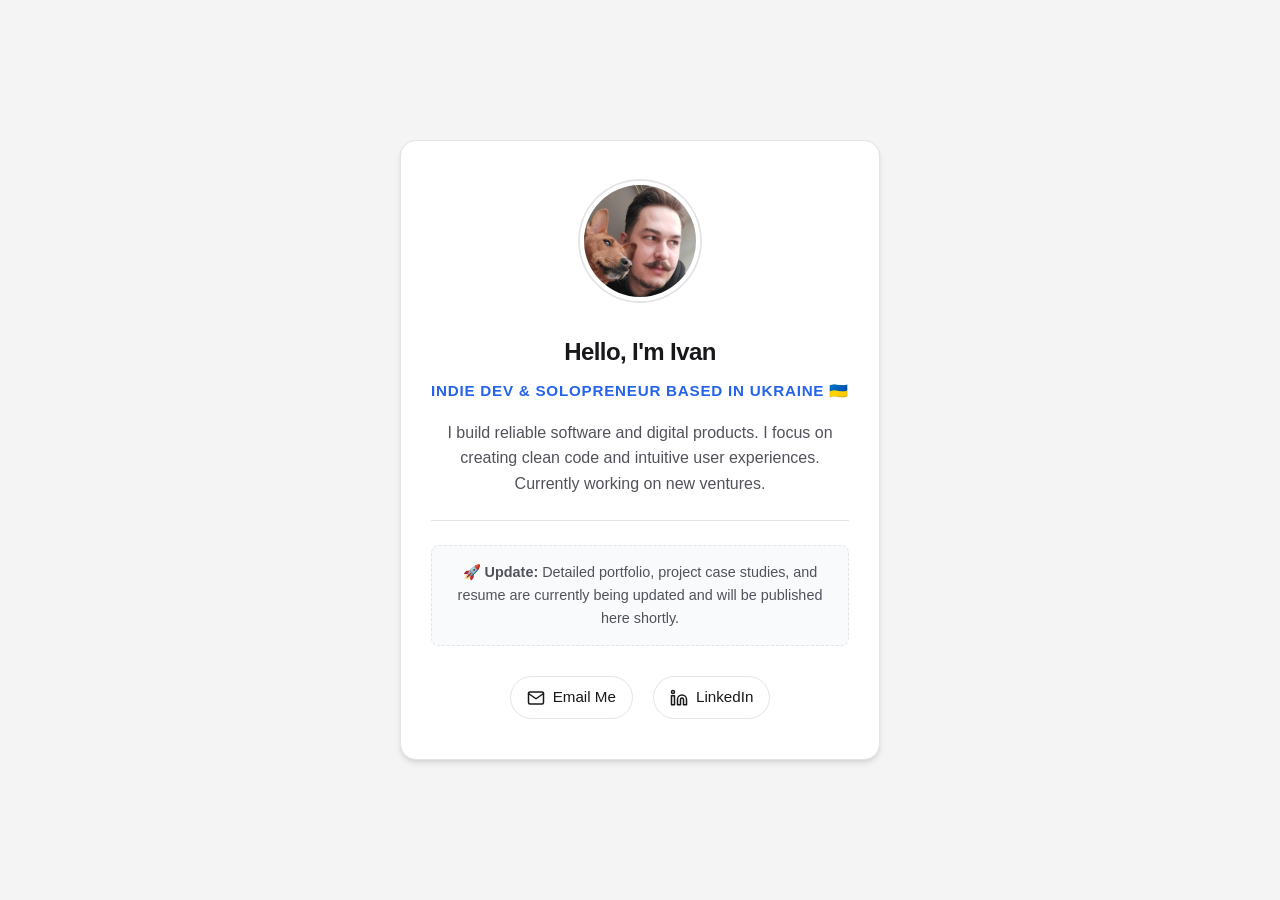
==== src/index.html @ e7c59125 "initial page" ====
<!DOCTYPE html>
<html lang="en">
<head>
    <meta charset="UTF-8">
    <meta name="viewport" content="width=device-width, initial-scale=1.0">
    <title>Developer & Solopreneur | Personal Profile</title>
    <meta name="description" content="Personal landing page of a Full-Stack Developer and Indie Hacker from Ukraine.">
    <link rel="stylesheet" href="styles.css">
</head>
<body>

    <main class="container">
        <section class="profile-card">
            <div class="avatar-wrapper">
                <img src="assets/avatar-dog.jpg" alt="Profile Photo" class="avatar">
            </div>
            
            <div class="bio">
                <h1>Hello, I'm Ivan</h1>
                <p class="subtitle">Indie Dev & Solopreneur based in Ukraine 🇺🇦</p>
                
                <p class="description">
                    I build reliable software and digital products. I focus on creating clean code and intuitive user experiences. Currently working on new ventures.
                </p>
            </div>

            <hr class="divider">

            <div class="status-update">
                <p>🚀 <strong>Update:</strong> Detailed portfolio, project case studies, and resume are currently being updated and will be published here shortly.</p>
            </div>

            <footer class="footer">
                <a href="mailto:iwantegren@gmail.com" class="contact-link">
                    <svg width="18" height="18" viewBox="0 0 24 24" fill="none" stroke="currentColor" stroke-width="2" stroke-linecap="round" stroke-linejoin="round"><path d="M4 4h16c1.1 0 2 .9 2 2v12c0 1.1-.9 2-2 2H4c-1.1 0-2-.9-2-2V6c0-1.1.9-2 2-2z"></path><polyline points="22,6 12,13 2,6"></polyline></svg>
                    Email Me
                </a>
                <a href="https://www.linkedin.com/in/ivanbilan/" target="_blank" class="contact-link">
                    <svg width="18" height="18" viewBox="0 0 24 24" fill="none" stroke="currentColor" stroke-width="2" stroke-linecap="round" stroke-linejoin="round"><path d="M16 8a6 6 0 0 1 6 6v7h-4v-7a2 2 0 0 0-2-2 2 2 0 0 0-2 2v7h-4v-7a6 6 0 0 1 6-6z"></path><rect x="2" y="9" width="4" height="12"></rect><circle cx="4" cy="4" r="2"></circle></svg>
                    LinkedIn
                </a>
            </footer>
        </section>
    </main>

</body>
</html>
---- src/styles.css ----
/* --- Reset & Variables --- */
:root {
    --bg-color: #f4f4f5;       /* Light grey background for the page */
    --card-bg: #ffffff;        /* White background for the content card */
    --text-main: #18181b;      /* Almost black for headings */
    --text-muted: #52525b;     /* Dark grey for body text */
    --accent-color: #2563eb;   /* Professional Blue for links/borders */
    --border-color: #e4e4e7;   /* Subtle borders */
    --shadow: 0 4px 6px -1px rgba(0, 0, 0, 0.1), 0 2px 4px -1px rgba(0, 0, 0, 0.06);
}

* {
    box-sizing: border-box;
    margin: 0;
    padding: 0;
}

body {
    font-family: -apple-system, BlinkMacSystemFont, "Segoe UI", Roboto, Helvetica, Arial, sans-serif;
    background-color: var(--bg-color);
    color: var(--text-main);
    line-height: 1.6;
    display: flex;
    justify-content: center;
    align-items: center;
    min-height: 100vh;
    padding: 20px;
}

/* --- Layout Container --- */
.container {
    width: 100%;
    max-width: 480px; /* Limits width to keep it looking like a profile card */
}

.profile-card {
    background: var(--card-bg);
    padding: 40px 30px;
    border-radius: 16px;
    box-shadow: var(--shadow);
    text-align: center;
    border: 1px solid var(--border-color);
}

/* --- Avatar --- */
.avatar-wrapper {
    margin-bottom: 24px;
}

.avatar {
    width: 120px;
    height: 120px;
    border-radius: 50%;
    object-fit: cover;
    /* Double border effect for credibility */
    border: 4px solid var(--card-bg); 
    box-shadow: 0 0 0 2px var(--border-color);
}

/* --- Typography --- */
h1 {
    font-size: 1.5rem;
    font-weight: 700;
    letter-spacing: -0.025em;
    margin-bottom: 8px;
}

.subtitle {
    color: var(--accent-color);
    font-weight: 600;
    font-size: 0.95rem;
    margin-bottom: 16px;
    text-transform: uppercase;
    letter-spacing: 0.05em;
}

.description {
    color: var(--text-muted);
    font-size: 1rem;
    margin-bottom: 24px;
}

/* --- Divider --- */
.divider {
    border: 0;
    height: 1px;
    background: var(--border-color);
    margin: 24px 0;
}

/* --- Status Update Section --- */
.status-update {
    background-color: #f8fafc; /* Very light blue/grey */
    border-radius: 8px;
    padding: 15px;
    font-size: 0.9rem;
    color: var(--text-muted);
    border: 1px dashed var(--border-color);
    margin-bottom: 30px;
}

/* --- Footer / Links --- */
.footer {
    display: flex;
    justify-content: center;
    gap: 20px;
}

.contact-link {
    display: flex;
    align-items: center;
    gap: 8px;
    text-decoration: none;
    color: var(--text-main);
    font-weight: 500;
    font-size: 0.95rem;
    padding: 8px 16px;
    border-radius: 99px; /* Pill shape */
    background-color: white;
    border: 1px solid var(--border-color);
    transition: all 0.2s ease;
}

.contact-link:hover {
    border-color: var(--accent-color);
    color: var(--accent-color);
    background-color: #eff6ff; /* Light hover blue */
}
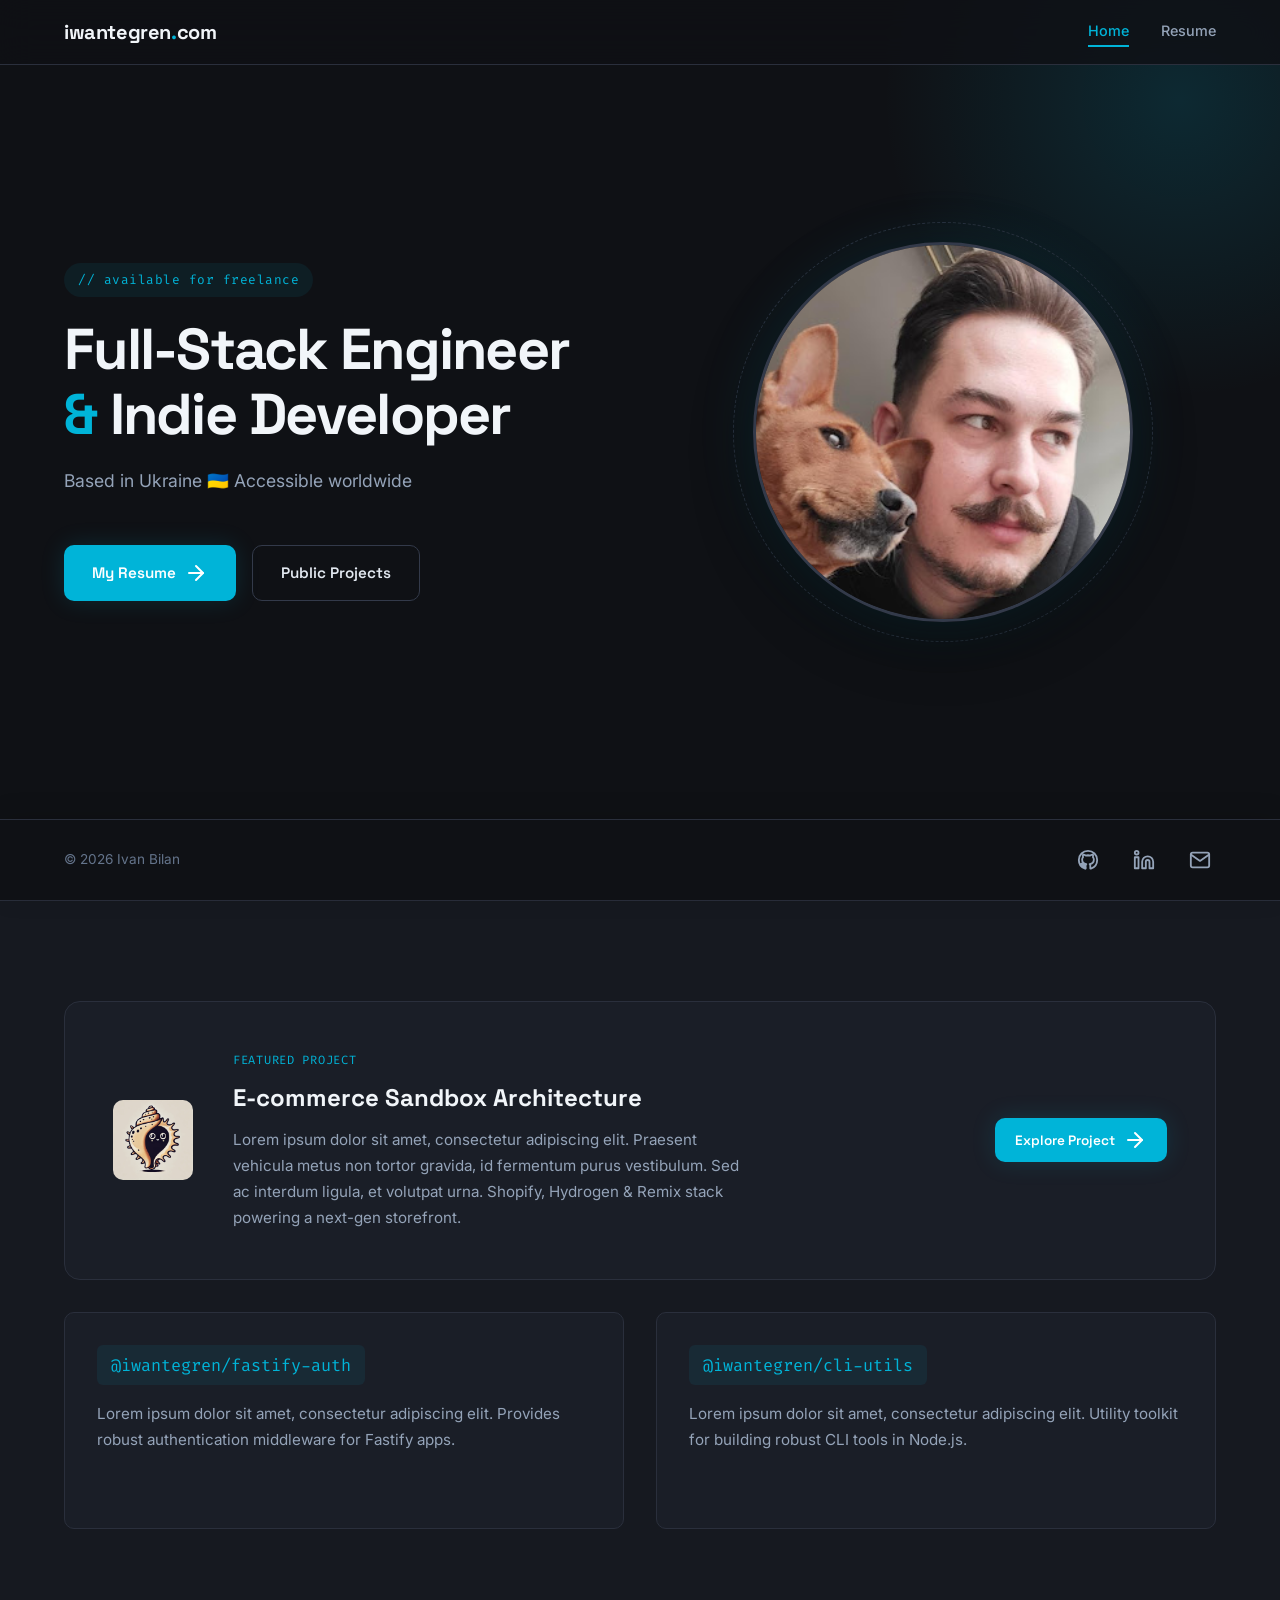
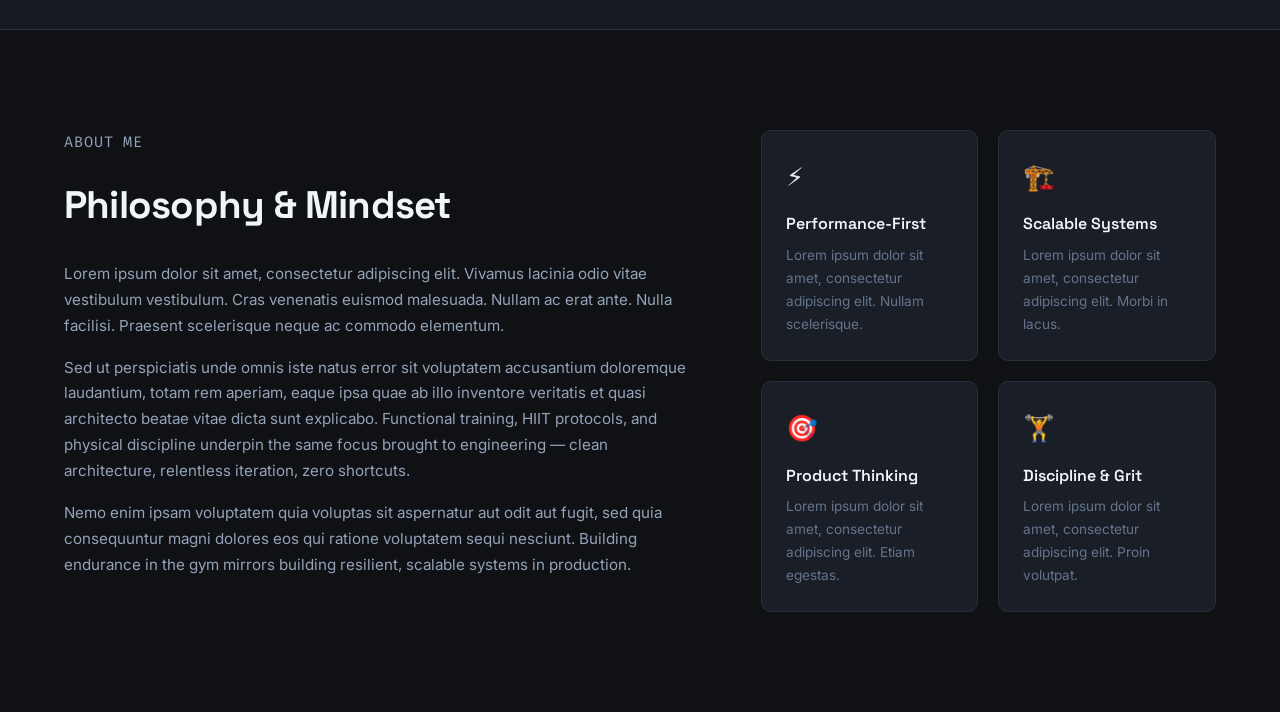
==== commit b48f7ddf: "add resume file and icons" ====
--- a/src/index.html
+++ b/src/index.html
@@ -1,47 +1,229 @@
 <!DOCTYPE html>
 <html lang="en">
 <head>
-    <meta charset="UTF-8">
-    <meta name="viewport" content="width=device-width, initial-scale=1.0">
-    <title>Developer & Solopreneur | Personal Profile</title>
-    <meta name="description" content="Personal landing page of a Full-Stack Developer and Indie Hacker from Ukraine.">
-    <link rel="stylesheet" href="styles.css">
+  <meta charset="UTF-8" />
+  <meta name="viewport" content="width=device-width, initial-scale=1.0" />
+  <title>Full-Stack Engineer & Indie Developer</title>
+  <link rel="stylesheet" href="styles.css" />
 </head>
 <body>
 
-    <main class="container">
-        <section class="profile-card">
-            <div class="avatar-wrapper">
-                <img src="assets/avatar-dog.jpg" alt="Profile Photo" class="avatar">
-            </div>
-            
-            <div class="bio">
-                <h1>Hello, I'm Ivan</h1>
-                <p class="subtitle">Indie Dev & Solopreneur based in Ukraine 🇺🇦</p>
-                
-                <p class="description">
-                    I build reliable software and digital products. I focus on creating clean code and intuitive user experiences. Currently working on new ventures.
-                </p>
-            </div>
-
-            <hr class="divider">
-
-            <div class="status-update">
-                <p>🚀 <strong>Update:</strong> Detailed portfolio, project case studies, and resume are currently being updated and will be published here shortly.</p>
-            </div>
-
-            <footer class="footer">
-                <a href="mailto:iwantegren@gmail.com" class="contact-link">
-                    <svg width="18" height="18" viewBox="0 0 24 24" fill="none" stroke="currentColor" stroke-width="2" stroke-linecap="round" stroke-linejoin="round"><path d="M4 4h16c1.1 0 2 .9 2 2v12c0 1.1-.9 2-2 2H4c-1.1 0-2-.9-2-2V6c0-1.1.9-2 2-2z"></path><polyline points="22,6 12,13 2,6"></polyline></svg>
-                    Email Me
-                </a>
-                <a href="https://www.linkedin.com/in/ivanbilan/" target="_blank" class="contact-link">
-                    <svg width="18" height="18" viewBox="0 0 24 24" fill="none" stroke="currentColor" stroke-width="2" stroke-linecap="round" stroke-linejoin="round"><path d="M16 8a6 6 0 0 1 6 6v7h-4v-7a2 2 0 0 0-2-2 2 2 0 0 0-2 2v7h-4v-7a6 6 0 0 1 6-6z"></path><rect x="2" y="9" width="4" height="12"></rect><circle cx="4" cy="4" r="2"></circle></svg>
-                    LinkedIn
-                </a>
-            </footer>
-        </section>
-    </main>
+  <!-- ========== NAV ========== -->
+  <nav class="nav">
+    <div class="container">
+      <a href="index.html" class="nav__logo">iwantegren<span>.</span>com</a>
+      <div class="nav__links" id="navLinks">
+        <a href="index.html" class="active">Home</a>
+        <a href="resume.html">Resume</a>
+        <!-- <a href="case-studies.html">Case Studies</a> -->
+      </div>
+      <button class="nav__burger" id="navBurger" aria-label="Toggle menu">
+        <span></span><span></span><span></span>
+      </button>
+    </div>
+  </nav>
+
+  <!-- ========== HERO ========== -->
+  <section class="hero">
+    <div class="container">
+      <div class="hero__text">
+        <span class="hero__badge">// available for freelance</span>
+        <h1 class="hero__title">
+          Full-Stack Engineer<br />
+          <span>&</span> Indie Developer
+        </h1>
+        <p class="hero__sub">
+          Based in Ukraine 🇺🇦 Accessible worldwide
+        </p>
+        <div class="hero__ctas">
+          <a href="resume.html" class="btn btn--primary">
+            My Resume
+            <svg width="24" height="24" viewBox="0 0 24 24" fill="none" stroke="currentColor" stroke-width="2" stroke-linecap="round" stroke-linejoin="round" style="vertical-align:middle;"><path d="M5 12h14"/><path d="M12 5l7 7-7 7"/></svg>
+          </a>
+          <a href="#spotlight" class="btn btn--ghost">Public Projects</a>
+        </div>
+      </div>
+      <div class="hero__visual">
+        <img src="assets/avatar-dog.jpg" alt="Profile photo" class="hero__avatar" />
+      </div>
+    </div>
+  </section>
+
+  <!-- ========== PRODUCT SPOTLIGHT ========== -->
+  <section class="spotlight" id="spotlight">
+    <div class="container">
+      <!-- Shellfish Card -->
+      <!-- TODO fill shellfish info -->
+      <div class="spotlight__card">
+        <img src="assets/shellfish-logo.webp" alt="Project logo" class="spotlight__logo" />
+        <div class="spotlight__info">
+          <p class="spotlight__label">Featured Project</p>
+          <h2 class="spotlight__title">E-commerce Sandbox Architecture</h2>
+          <p class="spotlight__desc">
+            Lorem ipsum dolor sit amet, consectetur adipiscing elit. Praesent vehicula metus non tortor gravida, id fermentum purus vestibulum. Sed ac interdum ligula, et volutpat urna. Shopify, Hydrogen & Remix stack powering a next-gen storefront.
+          </p>
+        </div>
+        <a href="#" class="btn btn--primary btn--sm">
+          Explore Project
+          <svg width="24" height="24" viewBox="0 0 24 24" fill="none" stroke="currentColor" stroke-width="2" stroke-linecap="round" stroke-linejoin="round" style="vertical-align:middle;"><path d="M5 12h14"/><path d="M12 5l7 7-7 7"/></svg>
+        </a>
+      </div>
+      <!-- NPM Packages Spotlight Grid -->
+      <!-- TODO npm 1 -->
+      <div class="npm-spotlight-grid" style="display: grid; grid-template-columns: 1fr 1fr; gap: 32px; margin-top: 32px;">
+        <div class="npm-card" style="background: var(--bg-card); border: 1px solid var(--border); border-radius: var(--radius); padding: 32px; display: flex; flex-direction: column; gap: 16px; align-items: flex-start;">
+          <span style="font-family: var(--font-mono); font-size: 1.05rem; background: var(--accent-soft); color: var(--accent); padding: 6px 14px; border-radius: 6px;">@iwantegren/fastify-auth</span>
+          <p style="color: var(--text-secondary); font-size: .95rem;">Lorem ipsum dolor sit amet, consectetur adipiscing elit. Provides robust authentication middleware for Fastify apps.</p>
+          <div style="display: flex; gap: 12px;">
+            <a href="https://www.npmjs.com/package/@iwantegren/fastify-auth" target="_blank" rel="noopener" aria-label="npm" style="color: var(--accent);">
+              <svg viewBox="0 0 32 32" fill="none" xmlns="http://www.w3.org/2000/svg" style="vertical-align:middle;"><text x="2" y="24" font-family="'Space Grotesk', 'Inter', Arial, sans-serif" font-size="20" font-weight="bold" fill="currentColor">npm</text></svg>
+            </a>
+            <a href="https://github.com/iwantegren/fastify-auth" target="_blank" rel="noopener" aria-label="GitHub" style="color: var(--accent);">
+              <svg viewBox="0 0 24 24" fill="none" stroke="currentColor" stroke-width="2" stroke-linecap="round" stroke-linejoin="round" style="vertical-align:middle;"><path d="M12 2C6.48 2 2 6.48 2 12c0 4.42 2.87 8.17 6.84 9.5.5.09.66-.22.66-.48 0-.24-.01-.87-.01-1.7-2.78.6-3.37-1.34-3.37-1.34-.45-1.14-1.1-1.44-1.1-1.44-.9-.62.07-.6.07-.6 1 .07 1.53 1.03 1.53 1.03.89 1.52 2.34 1.08 2.91.83.09-.65.35-1.08.63-1.33-2.22-.25-4.56-1.11-4.56-4.95 0-1.09.39-1.98 1.03-2.68-.1-.25-.45-1.27.1-2.65 0 0 .84-.27 2.75 1.02A9.56 9.56 0 0 1 12 6.8c.85.004 1.71.12 2.51.35 1.91-1.29 2.75-1.02 2.75-1.02.55 1.38.2 2.4.1 2.65.64.7 1.03 1.59 1.03 2.68 0 3.85-2.34 4.7-4.57 4.95.36.31.68.92.68 1.85 0 1.33-.01 2.4-.01 2.73 0 .27.17.58.67.48A10.01 10.01 0 0 0 22 12c0-5.52-4.48-10-10-10z"/></svg>
+            </a>
+          </div>
+        </div>
+        <!-- TODO npm 2 -->
+        <div class="npm-card" style="background: var(--bg-card); border: 1px solid var(--border); border-radius: var(--radius); padding: 32px; display: flex; flex-direction: column; gap: 16px; align-items: flex-start;">
+          <span style="font-family: var(--font-mono); font-size: 1.05rem; background: var(--accent-soft); color: var(--accent); padding: 6px 14px; border-radius: 6px;">@iwantegren/cli-utils</span>
+          <p style="color: var(--text-secondary); font-size: .95rem;">Lorem ipsum dolor sit amet, consectetur adipiscing elit. Utility toolkit for building robust CLI tools in Node.js.</p>
+          <div style="display: flex; gap: 12px;">
+            <a href="https://www.npmjs.com/package/@iwantegren/cli-utils" target="_blank" rel="noopener" aria-label="npm" style="color: var(--accent);">
+              <svg viewBox="0 0 32 32" fill="none" xmlns="http://www.w3.org/2000/svg" style="vertical-align:middle;"><text x="2" y="24" font-family="'Space Grotesk', 'Inter', Arial, sans-serif" font-size="20" font-weight="bold" fill="currentColor">npm</text></svg>
+            </a>
+            <a href="https://github.com/iwantegren/cli-utils" target="_blank" rel="noopener" aria-label="GitHub" style="color: var(--accent);">
+              <svg viewBox="0 0 24 24" fill="none" stroke="currentColor" stroke-width="2" stroke-linecap="round" stroke-linejoin="round" style="vertical-align:middle;"><path d="M12 2C6.48 2 2 6.48 2 12c0 4.42 2.87 8.17 6.84 9.5.5.09.66-.22.66-.48 0-.24-.01-.87-.01-1.7-2.78.6-3.37-1.34-3.37-1.34-.45-1.14-1.1-1.44-1.1-1.44-.9-.62.07-.6.07-.6 1 .07 1.53 1.03 1.53 1.03.89 1.52 2.34 1.08 2.91.83.09-.65.35-1.08.63-1.33-2.22-.25-4.56-1.11-4.56-4.95 0-1.09.39-1.98 1.03-2.68-.1-.25-.45-1.27.1-2.65 0 0 .84-.27 2.75 1.02A9.56 9.56 0 0 1 12 6.8c.85.004 1.71.12 2.51.35 1.91-1.29 2.75-1.02 2.75-1.02.55 1.38.2 2.4.1 2.65.64.7 1.03 1.59 1.03 2.68 0 3.85-2.34 4.7-4.57 4.95.36.31.68.92.68 1.85 0 1.33-.01 2.4-.01 2.73 0 .27.17.58.67.48A10.01 10.01 0 0 0 22 12c0-5.52-4.48-10-10-10z"/></svg>
+            </a>
+          </div>
+        </div>
+      </div>
+    </div>
+  </section>
+
+  <!-- ========== ABOUT ME ========== -->
+  <!-- TODO philosophy & 4 core principles -->
+  <section class="about" id="about">
+    <div class="container">
+      <div class="about__text">
+        <p class="section-label">About Me</p>
+        <h2 class="section-title">Philosophy & Mindset</h2>
+        <p>
+          Lorem ipsum dolor sit amet, consectetur adipiscing elit. Vivamus lacinia odio vitae vestibulum vestibulum. Cras venenatis euismod malesuada. Nullam ac erat ante. Nulla facilisi. Praesent scelerisque neque ac commodo elementum.
+        </p>
+        <p>
+          Sed ut perspiciatis unde omnis iste natus error sit voluptatem accusantium doloremque laudantium, totam rem aperiam, eaque ipsa quae ab illo inventore veritatis et quasi architecto beatae vitae dicta sunt explicabo. Functional training, HIIT protocols, and physical discipline underpin the same focus brought to engineering — clean architecture, relentless iteration, zero shortcuts.
+        </p>
+        <p>
+          Nemo enim ipsam voluptatem quia voluptas sit aspernatur aut odit aut fugit, sed quia consequuntur magni dolores eos qui ratione voluptatem sequi nesciunt. Building endurance in the gym mirrors building resilient, scalable systems in production.
+        </p>
+      </div>
+      <div class="about__highlights">
+        <div class="highlight-card">
+          <div class="highlight-card__icon">⚡</div>
+          <h3 class="highlight-card__title">Performance-First</h3>
+          <p class="highlight-card__desc">Lorem ipsum dolor sit amet, consectetur adipiscing elit. Nullam scelerisque.</p>
+        </div>
+        <div class="highlight-card">
+          <div class="highlight-card__icon">🏗️</div>
+          <h3 class="highlight-card__title">Scalable Systems</h3>
+          <p class="highlight-card__desc">Lorem ipsum dolor sit amet, consectetur adipiscing elit. Morbi in lacus.</p>
+        </div>
+        <div class="highlight-card">
+          <div class="highlight-card__icon">🎯</div>
+          <h3 class="highlight-card__title">Product Thinking</h3>
+          <p class="highlight-card__desc">Lorem ipsum dolor sit amet, consectetur adipiscing elit. Etiam egestas.</p>
+        </div>
+        <div class="highlight-card">
+          <div class="highlight-card__icon">🏋️</div>
+          <h3 class="highlight-card__title">Discipline & Grit</h3>
+          <p class="highlight-card__desc">Lorem ipsum dolor sit amet, consectetur adipiscing elit. Proin volutpat.</p>
+        </div>
+      </div>
+    </div>
+  </section>
+
+  <!-- ========== ARTICLES ========== -->
+  <!-- <section class="articles" id="articles">
+    <div class="container">
+      <p class="section-label">Thought Leadership</p>
+      <h2 class="section-title">Recent Articles</h2>
+      <div class="articles__grid">
+
+        <article class="article-card">
+          <p class="article-card__tag">Architecture</p>
+          <h3 class="article-card__title">Scaling Node.js Microservices Beyond the Monolith</h3>
+          <p class="article-card__excerpt">Lorem ipsum dolor sit amet, consectetur adipiscing elit. Fusce vestibulum sapien et orci porttitor, at lacinia nulla fermentum.</p>
+          <a href="#" class="article-card__link">
+            Read on Medium
+            <svg width="24" height="24" viewBox="0 0 24 24" fill="none" stroke="currentColor" stroke-width="2" stroke-linecap="round" stroke-linejoin="round" style="vertical-align:middle;"><path d="M5 12h14"/><path d="M12 5l7 7-7 7"/></svg>
+          </a>
+        </article>
+
+        <article class="article-card">
+          <p class="article-card__tag">Frontend</p>
+          <h3 class="article-card__title">Remix vs Next.js: A Co-Founder's Perspective on DX</h3>
+          <p class="article-card__excerpt">Lorem ipsum dolor sit amet, consectetur adipiscing elit. Proin at tellus vel nibh efficitur commodo ac in enim.</p>
+          <a href="#" class="article-card__link">
+            Read on Medium
+            <svg width="14" height="14" fill="none" stroke="currentColor" stroke-width="2" stroke-linecap="round" stroke-linejoin="round"><path d="M5 12h14M12 5l7 7-7 7"/></svg>
+          </a>
+        </article>
+
+        <article class="article-card">
+          <p class="article-card__tag">Strategy</p>
+          <h3 class="article-card__title">Technical Debt as a Product Feature: When to Ship Fast</h3>
+          <p class="article-card__excerpt">Lorem ipsum dolor sit amet, consectetur adipiscing elit. Mauris dignissim urna sit amet ultricies volutpat.</p>
+          <a href="#" class="article-card__link">
+            Read on Medium
+            <svg width="14" height="14" fill="none" stroke="currentColor" stroke-width="2" stroke-linecap="round" stroke-linejoin="round"><path d="M5 12h14M12 5l7 7-7 7"/></svg>
+          </a>
+        </article>
+
+      </div>
+      <div style="text-align:center;">
+        <a href="#" class="btn btn--ghost btn--sm">Read More on Medium</a>
+      </div>
+    </div>
+  </section> -->
+
+  <!-- ========== CASE STUDIES HOOK ========== -->
+  <!-- <section class="cs-hook">
+    <div class="container">
+      <h2 class="cs-hook__title">Want to see how I solve complex<br />backend & architectural challenges?</h2>
+      <p class="cs-hook__desc">
+        Lorem ipsum dolor sit amet, consectetur adipiscing elit. Discover trade-offs, system design decisions, and production-grade solutions.
+      </p>
+      <a href="case-studies.html" class="btn btn--primary">
+        Deep Dive into Case Studies
+        <svg width="24" height="24" viewBox="0 0 24 24" fill="none" stroke="currentColor" stroke-width="2" stroke-linecap="round" stroke-linejoin="round" style="vertical-align:middle;"><path d="M5 12h14"/><path d="M12 5l7 7-7 7"/></svg>
+      </a>
+    </div>
+  </section> -->
+
+  <!-- ========== FOOTER ========== -->
+  <footer class="footer">
+    <div class="container">
+      <p class="footer__copy">&copy; 2026 Ivan Bilan<!-- iwantegren.com --></p>
+      <div class="footer__links">
+        <a href="https://github.com" class="footer__icon-link" target="_blank" rel="noopener" aria-label="GitHub">
+          <svg viewBox="0 0 24 24" fill="none" stroke="currentColor" stroke-width="2" stroke-linecap="round" stroke-linejoin="round"><path d="M12 2C6.48 2 2 6.48 2 12c0 4.42 2.87 8.17 6.84 9.5.5.09.66-.22.66-.48 0-.24-.01-.87-.01-1.7-2.78.6-3.37-1.34-3.37-1.34-.45-1.14-1.1-1.44-1.1-1.44-.9-.62.07-.6.07-.6 1 .07 1.53 1.03 1.53 1.03.89 1.52 2.34 1.08 2.91.83.09-.65.35-1.08.63-1.33-2.22-.25-4.56-1.11-4.56-4.95 0-1.09.39-1.98 1.03-2.68-.1-.25-.45-1.27.1-2.65 0 0 .84-.27 2.75 1.02A9.56 9.56 0 0 1 12 6.8c.85.004 1.71.12 2.51.35 1.91-1.29 2.75-1.02 2.75-1.02.55 1.38.2 2.4.1 2.65.64.7 1.03 1.59 1.03 2.68 0 3.85-2.34 4.7-4.57 4.95.36.31.68.92.68 1.85 0 1.33-.01 2.4-.01 2.73 0 .27.17.58.67.48A10.01 10.01 0 0 0 22 12c0-5.52-4.48-10-10-10z"/></svg>
+        </a>
+        <a href="https://linkedin.com" class="footer__icon-link" target="_blank" rel="noopener" aria-label="LinkedIn">
+          <svg viewBox="0 0 24 24" fill="none" stroke="currentColor" stroke-width="2" stroke-linecap="round" stroke-linejoin="round"><path d="M16 8a6 6 0 0 1 6 6v7h-4v-7a2 2 0 0 0-4 0v7h-4v-7a6 6 0 0 1 6-6z"/><rect x="2" y="9" width="4" height="12"/><circle cx="4" cy="4" r="2"/></svg>
+        </a>
+        <a href="mailto:hello@iwantegren.com" class="footer__icon-link" aria-label="Email">
+          <svg viewBox="0 0 24 24" fill="none" stroke="currentColor" stroke-width="2" stroke-linecap="round" stroke-linejoin="round"><rect x="2" y="4" width="20" height="16" rx="2"/><polyline points="22,6 12,13 2,6"/></svg>
+        </a>
+      </div>
+    </div>
+  </footer>
+
+  <!-- ========== MOBILE NAV JS ========== -->
+  <script>
+    const burger = document.getElementById('navBurger');
+    const links  = document.getElementById('navLinks');
+    burger.addEventListener('click', () => links.classList.toggle('open'));
+  </script>
 
 </body>
-</html>+</html>
--- a/src/styles.css
+++ b/src/styles.css
@@ -1,128 +1,785 @@
-/* --- Reset & Variables --- */
+/* ============================================
+   GLOBAL STYLES — Premium Dark Theme
+   ============================================ */
+
+/* ---------- Fonts ---------- */
+@import url('https://fonts.googleapis.com/css2?family=Space+Grotesk:wght@400;500;600;700&family=Inter:wght@300;400;500;600&family=Fira+Code:wght@400;500&display=swap');
+
+/* ---------- Custom Properties ---------- */
 :root {
-    --bg-color: #f4f4f5;       /* Light grey background for the page */
-    --card-bg: #ffffff;        /* White background for the content card */
-    --text-main: #18181b;      /* Almost black for headings */
-    --text-muted: #52525b;     /* Dark grey for body text */
-    --accent-color: #2563eb;   /* Professional Blue for links/borders */
-    --border-color: #e4e4e7;   /* Subtle borders */
-    --shadow: 0 4px 6px -1px rgba(0, 0, 0, 0.1), 0 2px 4px -1px rgba(0, 0, 0, 0.06);
-}
-
-* {
-    box-sizing: border-box;
-    margin: 0;
-    padding: 0;
-}
-
+  /* Palette */
+  --bg-primary:   #0f1115;
+  --bg-secondary: #161920;
+  --bg-card:      #1a1e27;
+  --bg-elevated:  #222733;
+  --bg-hover:     #282e3b;
+
+  --accent:       #00b4d8;          /* electric cyan-blue */
+  --accent-hover: #0096c7;
+  --accent-glow:  rgba(0, 180, 216, .15);
+  --accent-soft:  rgba(0, 180, 216, .08);
+
+  --text-primary:   #e2e8f0;
+  --text-secondary: #94a3b8;
+  --text-muted:     #64748b;
+  --text-heading:   #f1f5f9;
+
+  --border:       #2a2f3c;
+  --border-light: #333a4a;
+
+  /* Typography */
+  --font-heading: 'Space Grotesk', sans-serif;
+  --font-body:    'Inter', system-ui, sans-serif;
+  --font-mono:    'Fira Code', monospace;
+
+  /* Layout */
+  --max-w:        1200px;
+  --radius-sm:    6px;
+  --radius:       10px;
+  --radius-lg:    16px;
+  --transition:   .25s cubic-bezier(.4,0,.2,1);
+}
+
+/* ---------- Reset ---------- */
+*, *::before, *::after { box-sizing: border-box; margin: 0; padding: 0; }
+html { scroll-behavior: smooth; -webkit-font-smoothing: antialiased; }
 body {
-    font-family: -apple-system, BlinkMacSystemFont, "Segoe UI", Roboto, Helvetica, Arial, sans-serif;
-    background-color: var(--bg-color);
-    color: var(--text-main);
-    line-height: 1.6;
+  font-family: var(--font-body);
+  font-size: 16px;
+  line-height: 1.7;
+  color: var(--text-primary);
+  background: var(--bg-primary);
+  overflow-x: hidden;
+  min-height: 100vh;
+  display: flex;
+  flex-direction: column;
+}
+img { max-width: 100%; display: block; }
+a { color: var(--accent); text-decoration: none; transition: color var(--transition); }
+a:hover { color: var(--accent-hover); }
+ul { list-style: none; }
+
+/* ---------- Container ---------- */
+.container {
+  width: 100%;
+  max-width: var(--max-w);
+  margin-inline: auto;
+  padding-inline: 24px;
+}
+
+/* ---------- Section Spacing ---------- */
+section {
+  padding-block: 100px;
+}
+
+/* ============================================
+   NAVIGATION
+   ============================================ */
+.nav {
+  position: fixed;
+  top: 0;
+  left: 0;
+  width: 100%;
+  z-index: 1000;
+  background: rgba(15, 17, 21, .82);
+  backdrop-filter: blur(16px);
+  -webkit-backdrop-filter: blur(16px);
+  border-bottom: 1px solid var(--border);
+  transition: background var(--transition);
+}
+.nav .container {
+  display: flex;
+  align-items: center;
+  justify-content: space-between;
+  height: 64px;
+}
+.nav__logo {
+  font-family: var(--font-heading);
+  font-weight: 700;
+  font-size: 1.25rem;
+  color: var(--text-heading);
+  letter-spacing: -.02em;
+}
+.nav__logo span { color: var(--accent); }
+.nav__links { display: flex; gap: 32px; align-items: center; }
+.nav__links a {
+  font-size: .9rem;
+  font-weight: 500;
+  color: var(--text-secondary);
+  position: relative;
+  padding-bottom: 2px;
+}
+.nav__links a::after {
+  content: '';
+  position: absolute;
+  bottom: -2px; left: 0;
+  width: 0; height: 2px;
+  background: var(--accent);
+  transition: width var(--transition);
+}
+.nav__links a:hover { color: var(--text-primary); }
+.nav__links a:hover::after { width: 100%; }
+.nav__links a.active { color: var(--accent); }
+.nav__links a.active::after { width: 100%; }
+
+/* Mobile burger */
+.nav__burger { display: none; flex-direction: column; gap: 5px; background: none; border: none; cursor: pointer; padding: 4px; }
+.nav__burger span { display: block; width: 24px; height: 2px; background: var(--text-primary); border-radius: 2px; transition: var(--transition); }
+
+/* ============================================
+   BUTTONS
+   ============================================ */
+.btn {
+  display: inline-flex;
+  align-items: center;
+  gap: 8px;
+  font-family: var(--font-heading);
+  font-weight: 600;
+  font-size: .95rem;
+  padding: 14px 28px;
+  border-radius: var(--radius);
+  border: none;
+  cursor: pointer;
+  transition: all var(--transition);
+  white-space: nowrap;
+}
+.btn--primary {
+  background: var(--accent);
+  color: #fff;
+  box-shadow: 0 0 24px var(--accent-glow);
+}
+.btn--primary:hover {
+  background: var(--accent-hover);
+  transform: translateY(-2px) scale(1.02);
+  box-shadow: 0 4px 32px rgba(0,180,216,.3);
+  color: #fff;
+}
+.btn--ghost {
+  background: transparent;
+  color: var(--text-primary);
+  border: 1px solid var(--border-light);
+}
+.btn--ghost:hover {
+  border-color: var(--accent);
+  color: var(--accent);
+  transform: translateY(-2px);
+}
+.btn--sm {
+  padding: 10px 20px;
+  font-size: .85rem;
+}
+.btn--icon svg { width: 18px; height: 18px; }
+
+/* ============================================
+   HERO SECTION
+   ============================================ */
+.hero {
+  min-height: 100vh;
+  display: flex;
+  align-items: center;
+  padding-top: 64px;
+  position: relative;
+  overflow: hidden;
+}
+.hero::before {
+  content: '';
+  position: absolute;
+  top: -200px; right: -200px;
+  width: 600px; height: 600px;
+  background: radial-gradient(circle, var(--accent-glow) 0%, transparent 70%);
+  pointer-events: none;
+}
+.hero .container {
+  display: grid;
+  grid-template-columns: 1fr 1fr;
+  gap: 60px;
+  align-items: center;
+}
+.hero__text { position: relative; z-index: 1; }
+.hero__badge {
+  display: inline-block;
+  font-family: var(--font-mono);
+  font-size: .8rem;
+  color: var(--accent);
+  background: var(--accent-soft);
+  padding: 6px 14px;
+  border-radius: 999px;
+  margin-bottom: 20px;
+  letter-spacing: .04em;
+}
+.hero__title {
+  font-family: var(--font-heading);
+  font-size: clamp(2.4rem, 5vw, 3.6rem);
+  font-weight: 700;
+  line-height: 1.12;
+  color: var(--text-heading);
+  letter-spacing: -.03em;
+  margin-bottom: 20px;
+}
+.hero__title span { color: var(--accent); }
+.hero__sub {
+  font-size: 1.1rem;
+  color: var(--text-secondary);
+  max-width: 520px;
+  margin-bottom: 48px;
+  line-height: 1.75;
+}
+.hero__ctas { display: flex; gap: 16px; flex-wrap: wrap; }
+.hero__visual {
+  display: flex;
+  justify-content: center;
+  align-items: center;
+  position: relative;
+}
+.hero__avatar {
+  width: 380px;
+  height: 380px;
+  border-radius: 50%;
+  object-fit: cover;
+  border: 3px solid var(--border-light);
+  box-shadow: 0 0 60px rgba(0,180,216,.12), 0 20px 60px rgba(0,0,0,.4);
+  position: relative;
+  z-index: 1;
+}
+.hero__visual::before {
+  content: '';
+  position: absolute;
+  width: 420px; height: 420px;
+  border-radius: 50%;
+  border: 1px dashed var(--border);
+  animation: spin 40s linear infinite;
+}
+@keyframes spin { to { transform: rotate(360deg); } }
+
+/* ============================================
+   PRODUCT SPOTLIGHT
+   ============================================ */
+.spotlight {
+  background: var(--bg-secondary);
+  border-top: 1px solid var(--border);
+  border-bottom: 1px solid var(--border);
+}
+.spotlight__card {
+  display: grid;
+  grid-template-columns: auto 1fr auto;
+  gap: 40px;
+  align-items: center;
+  background: var(--bg-card);
+  border: 1px solid var(--border);
+  border-radius: var(--radius-lg);
+  padding: 48px;
+  transition: border-color var(--transition);
+}
+.spotlight__card:hover { border-color: var(--accent); }
+.spotlight__logo {
+  width: 80px;
+  height: 80px;
+  border-radius: var(--radius);
+  object-fit: contain;
+}
+.spotlight__info {}
+.spotlight__label {
+  font-family: var(--font-mono);
+  font-size: .75rem;
+  color: var(--accent);
+  letter-spacing: .06em;
+  text-transform: uppercase;
+  margin-bottom: 8px;
+}
+.spotlight__title {
+  font-family: var(--font-heading);
+  font-size: 1.5rem;
+  font-weight: 700;
+  color: var(--text-heading);
+  margin-bottom: 8px;
+}
+.spotlight__desc {
+  color: var(--text-secondary);
+  font-size: .95rem;
+  max-width: 520px;
+}
+
+/* ============================================
+   ABOUT ME
+   ============================================ */
+.about .container {
+  display: grid;
+  grid-template-columns: 1.4fr 1fr;
+  gap: 60px;
+  align-items: start;
+}
+.section-label {
+  font-family: var(--font-mono);
+  font-size: .8rem;
+  color: var(--accent);
+  letter-spacing: .06em;
+  text-transform: uppercase;
+  margin-bottom: 12px;
+}
+.section-title {
+  font-family: var(--font-heading);
+  font-size: clamp(1.8rem, 3vw, 2.4rem);
+  font-weight: 700;
+  color: var(--text-heading);
+  letter-spacing: -.02em;
+  margin-bottom: 24px;
+}
+.about__text p {
+  color: var(--text-secondary);
+  margin-bottom: 16px;
+  font-size: .95rem;
+}
+.about__highlights {
+  display: grid;
+  grid-template-columns: 1fr 1fr;
+  gap: 20px;
+}
+.highlight-card {
+  background: var(--bg-card);
+  border: 1px solid var(--border);
+  border-radius: var(--radius);
+  padding: 24px;
+  transition: all var(--transition);
+}
+.highlight-card:hover {
+  border-color: var(--accent);
+  transform: translateY(-4px);
+  box-shadow: 0 12px 32px rgba(0,0,0,.3);
+}
+.highlight-card__icon {
+  font-size: 1.6rem;
+  margin-bottom: 12px;
+}
+.highlight-card__title {
+  font-family: var(--font-heading);
+  font-weight: 600;
+  font-size: 1rem;
+  color: var(--text-heading);
+  margin-bottom: 6px;
+}
+.highlight-card__desc {
+  font-size: .85rem;
+  color: var(--text-muted);
+}
+
+/* ============================================
+   ARTICLES
+   ============================================ */
+.articles { background: var(--bg-secondary); border-top: 1px solid var(--border); border-bottom: 1px solid var(--border); }
+.articles__grid {
+  display: grid;
+  grid-template-columns: repeat(3, 1fr);
+  gap: 24px;
+  margin-bottom: 40px;
+}
+.article-card {
+  background: var(--bg-card);
+  border: 1px solid var(--border);
+  border-radius: var(--radius);
+  padding: 32px 28px;
+  transition: all var(--transition);
+  display: flex;
+  flex-direction: column;
+}
+.article-card:hover {
+  border-color: var(--accent);
+  transform: translateY(-4px);
+  box-shadow: 0 12px 32px rgba(0,0,0,.25);
+}
+.article-card__tag {
+  font-family: var(--font-mono);
+  font-size: .72rem;
+  color: var(--accent);
+  letter-spacing: .04em;
+  text-transform: uppercase;
+  margin-bottom: 14px;
+}
+.article-card__title {
+  font-family: var(--font-heading);
+  font-weight: 600;
+  font-size: 1.15rem;
+  color: var(--text-heading);
+  margin-bottom: 10px;
+  line-height: 1.35;
+}
+.article-card__excerpt {
+  font-size: .88rem;
+  color: var(--text-muted);
+  flex: 1;
+  margin-bottom: 16px;
+}
+.article-card__link {
+  font-family: var(--font-heading);
+  font-weight: 600;
+  font-size: .85rem;
+}
+.article-card__link:hover svg { transform: translateX(4px); }
+.article-card__link svg { transition: transform var(--transition); vertical-align: middle; margin-left: 4px; }
+
+/* ============================================
+   CASE STUDIES HOOK
+   ============================================ */
+.cs-hook {
+  background: linear-gradient(135deg, var(--bg-elevated) 0%, var(--bg-secondary) 100%);
+  text-align: center;
+  border-top: 1px solid var(--border);
+}
+.cs-hook__title {
+  font-family: var(--font-heading);
+  font-size: clamp(1.6rem, 3vw, 2.2rem);
+  font-weight: 700;
+  color: var(--text-heading);
+  margin-bottom: 16px;
+}
+.cs-hook__desc {
+  color: var(--text-secondary);
+  max-width: 560px;
+  margin-inline: auto;
+  margin-bottom: 32px;
+}
+
+/* ============================================
+   FOOTER
+   ============================================ */
+
+.footer {
+  position: fixed;
+  left: 0;
+  bottom: 0;
+  width: 100vw;
+  z-index: 100;
+  padding: 24px 0;
+  border-top: 1px solid var(--border);
+  background: var(--bg-primary);
+  box-shadow: 0 -4px 24px rgba(0,0,0,0.12);
+}
+.footer .container {
+  display: flex;
+  align-items: center;
+  justify-content: space-between;
+  max-width: var(--max-w);
+  margin-inline: auto;
+  padding-inline: 24px;
+}
+.footer__copy {
+  font-size: .85rem;
+  color: var(--text-muted);
+}
+.footer__links {
+  display: flex;
+  gap: 24px;
+  align-items: center;
+}
+.footer__icon-link {
+  display: flex;
+  align-items: center;
+  justify-content: center;
+  width: 32px;
+  height: 32px;
+  border-radius: 50%;
+  color: var(--text-secondary);
+  background: transparent;
+  transition: background var(--transition), color var(--transition);
+  font-size: 1.3rem;
+}
+.footer__icon-link:hover {
+  color: var(--accent);
+  background: var(--bg-hover);
+}
+.footer__icon-link svg {
+  width: 22px;
+  height: 22px;
+  display: block;
+}
+
+/* ============================================
+   RESUME PAGE
+   ============================================ */
+/* Top bar */
+.resume-header {
+  padding-top: 80px;
+  padding-bottom: 40px;
+}
+.resume-header .container {
+  display: flex;
+  align-items: center;
+  justify-content: space-between;
+  flex-wrap: wrap;
+  gap: 16px;
+}
+.resume-header__back {
+  font-size: .9rem;
+  font-weight: 500;
+  color: var(--text-secondary);
+  display: inline-flex;
+  align-items: center;
+  gap: 6px;
+}
+.resume-header__back:hover { color: var(--accent); }
+
+/* Tech stack matrix */
+.tech-stack {
+  padding-bottom: 80px;
+}
+.tech-stack__grid {
+  display: grid;
+  grid-template-columns: repeat(auto-fit, minmax(260px, 1fr));
+  gap: 24px;
+  margin-top: 32px;
+}
+.tech-category {
+  background: var(--bg-card);
+  border: 1px solid var(--border);
+  border-radius: var(--radius);
+  padding: 28px;
+}
+.tech-category__title {
+  font-family: var(--font-heading);
+  font-weight: 600;
+  font-size: .95rem;
+  color: var(--text-heading);
+  margin-bottom: 16px;
+}
+.tech-tags { display: flex; flex-wrap: wrap; gap: 8px; }
+.tech-tag {
+  font-family: var(--font-mono);
+  font-size: .78rem;
+  color: var(--accent);
+  background: var(--accent-soft);
+  padding: 5px 12px;
+  border-radius: 999px;
+  border: 1px solid rgba(0,180,216,.15);
+  transition: all var(--transition);
+  display: inline-flex;
+  align-items: center;
+  gap: 6px;
+}
+.tech-tag:hover {
+  background: rgba(0,180,216,.18);
+  transform: translateY(-1px);
+}
+
+.tech-icon {
+  width: 16px;
+  height: 16px;
+  display: inline-block;
+  flex-shrink: 0;
+}
+
+.tech-category--learning {
+  grid-column: 1 / -1;
+}
+
+.tech-tags--learning {
+  width: 100%;
+  justify-content: flex-start;
+  align-items: center;
+  gap: 12px;
+  flex-wrap: wrap;
+}
+
+.tech-tag-learning {
+  border-style: dashed;
+}
+
+/* Experience timeline */
+.timeline {
+  padding-bottom: 80px;
+}
+.timeline__items {
+  position: relative;
+  margin-top: 32px;
+  padding-left: 32px;
+}
+.timeline__items::before {
+  content: '';
+  position: absolute;
+  left: 0; top: 0;
+  width: 2px;
+  height: 100%;
+  background: var(--border);
+}
+.timeline__item {
+  position: relative;
+  padding-bottom: 48px;
+}
+.timeline__item:last-child { padding-bottom: 0; }
+.timeline__item::before {
+  content: '';
+  position: absolute;
+  left: -37px; top: 6px;
+  width: 12px; height: 12px;
+  border-radius: 50%;
+  background: var(--accent);
+  border: 3px solid var(--bg-primary);
+  box-shadow: 0 0 0 2px var(--accent);
+}
+.timeline__date {
+  font-family: var(--font-mono);
+  font-size: .78rem;
+  color: var(--accent);
+  margin-bottom: 6px;
+}
+.timeline__role {
+  font-family: var(--font-heading);
+  font-weight: 600;
+  font-size: 1.15rem;
+  color: var(--text-heading);
+  margin-bottom: 4px;
+}
+.timeline__company {
+  font-size: .9rem;
+  color: var(--text-secondary);
+  margin-bottom: 12px;
+}
+.timeline__bullets { padding-left: 18px; }
+.timeline__bullets li {
+  list-style: disc;
+  color: var(--text-muted);
+  font-size: .9rem;
+  margin-bottom: 6px;
+}
+
+/* Technical proof CTA */
+.proof-cta {
+  background: var(--bg-secondary);
+  border-top: 1px solid var(--border);
+  text-align: center;
+}
+
+/* ============================================
+   CASE STUDIES PAGE
+   ============================================ */
+.cs-page-header {
+  padding-top: 100px;
+  padding-bottom: 40px;
+  text-align: center;
+}
+.cs-page-header__sub {
+  color: var(--text-secondary);
+  max-width: 600px;
+  margin-inline: auto;
+  font-size: .95rem;
+}
+
+.case-study {
+  padding-bottom: 80px;
+}
+.case-study__card {
+  background: var(--bg-card);
+  border: 1px solid var(--border);
+  border-radius: var(--radius-lg);
+  overflow: hidden;
+  transition: border-color var(--transition);
+}
+.case-study__card:hover { border-color: var(--accent); }
+.case-study__header {
+  padding: 40px 40px 0;
+  display: flex;
+  align-items: center;
+  justify-content: space-between;
+  gap: 16px;
+  flex-wrap: wrap;
+}
+.case-study__number {
+  font-family: var(--font-mono);
+  font-size: .75rem;
+  color: var(--accent);
+  letter-spacing: .06em;
+}
+.case-study__title {
+  font-family: var(--font-heading);
+  font-weight: 700;
+  font-size: 1.4rem;
+  color: var(--text-heading);
+}
+.case-study__tags { display: flex; gap: 8px; }
+.case-study__body {
+  padding: 32px 40px 40px;
+  display: grid;
+  grid-template-columns: 1fr 1fr 1fr;
+  gap: 32px;
+}
+.cs-block {}
+.cs-block__label {
+  font-family: var(--font-heading);
+  font-weight: 600;
+  font-size: .9rem;
+  color: var(--text-heading);
+  margin-bottom: 12px;
+  display: flex;
+  align-items: center;
+  gap: 8px;
+}
+.cs-block__label::before {
+  content: '';
+  width: 4px; height: 18px;
+  background: var(--accent);
+  border-radius: 2px;
+}
+.cs-block__text {
+  color: var(--text-muted);
+  font-size: .88rem;
+  line-height: 1.7;
+}
+.cs-code-placeholder {
+  background: var(--bg-primary);
+  border: 1px solid var(--border);
+  border-radius: var(--radius-sm);
+  padding: 20px;
+  margin-top: 16px;
+  font-family: var(--font-mono);
+  font-size: .8rem;
+  color: var(--text-muted);
+  white-space: pre-wrap;
+}
+
+.cs-bottom-nav {
+  padding-bottom: 100px;
+}
+.cs-bottom-nav .container {
+  display: flex;
+  gap: 16px;
+  justify-content: center;
+}
+
+/* ============================================
+   RESPONSIVE
+   ============================================ */
+@media (max-width: 968px) {
+  .hero .container { grid-template-columns: 1fr; text-align: center; }
+  .hero__sub { margin-inline: auto; }
+  .hero__ctas { justify-content: center; }
+  .hero__visual { order: -1; }
+  .hero__avatar { width: 260px; height: 260px; }
+  .hero__visual::before { width: 300px; height: 300px; }
+  .about .container { grid-template-columns: 1fr; }
+  .spotlight__card { grid-template-columns: 1fr; text-align: center; justify-items: center; }
+  .articles__grid { grid-template-columns: 1fr; }
+  .case-study__body { grid-template-columns: 1fr; }
+  .case-study__header { flex-direction: column; align-items: flex-start; }
+}
+@media (max-width: 640px) {
+  section { padding-block: 60px; }
+  .container { padding-inline: 16px; }
+  .nav__links { display: none; }
+  .nav__links.open {
     display: flex;
-    justify-content: center;
-    align-items: center;
-    min-height: 100vh;
-    padding: 20px;
-}
-
-/* --- Layout Container --- */
-.container {
+    flex-direction: column;
+    position: absolute;
+    top: 64px; left: 0;
     width: 100%;
-    max-width: 480px; /* Limits width to keep it looking like a profile card */
-}
-
-.profile-card {
-    background: var(--card-bg);
-    padding: 40px 30px;
-    border-radius: 16px;
-    box-shadow: var(--shadow);
-    text-align: center;
-    border: 1px solid var(--border-color);
-}
-
-/* --- Avatar --- */
-.avatar-wrapper {
-    margin-bottom: 24px;
-}
-
-.avatar {
-    width: 120px;
-    height: 120px;
-    border-radius: 50%;
-    object-fit: cover;
-    /* Double border effect for credibility */
-    border: 4px solid var(--card-bg); 
-    box-shadow: 0 0 0 2px var(--border-color);
-}
-
-/* --- Typography --- */
-h1 {
-    font-size: 1.5rem;
-    font-weight: 700;
-    letter-spacing: -0.025em;
-    margin-bottom: 8px;
-}
-
-.subtitle {
-    color: var(--accent-color);
-    font-weight: 600;
-    font-size: 0.95rem;
-    margin-bottom: 16px;
-    text-transform: uppercase;
-    letter-spacing: 0.05em;
-}
-
-.description {
-    color: var(--text-muted);
-    font-size: 1rem;
-    margin-bottom: 24px;
-}
-
-/* --- Divider --- */
-.divider {
-    border: 0;
-    height: 1px;
-    background: var(--border-color);
-    margin: 24px 0;
-}
-
-/* --- Status Update Section --- */
-.status-update {
-    background-color: #f8fafc; /* Very light blue/grey */
-    border-radius: 8px;
-    padding: 15px;
-    font-size: 0.9rem;
-    color: var(--text-muted);
-    border: 1px dashed var(--border-color);
-    margin-bottom: 30px;
-}
-
-/* --- Footer / Links --- */
-.footer {
-    display: flex;
-    justify-content: center;
+    background: var(--bg-secondary);
+    border-bottom: 1px solid var(--border);
+    padding: 24px;
     gap: 20px;
-}
-
-.contact-link {
-    display: flex;
-    align-items: center;
-    gap: 8px;
-    text-decoration: none;
-    color: var(--text-main);
-    font-weight: 500;
-    font-size: 0.95rem;
-    padding: 8px 16px;
-    border-radius: 99px; /* Pill shape */
-    background-color: white;
-    border: 1px solid var(--border-color);
-    transition: all 0.2s ease;
-}
-
-.contact-link:hover {
-    border-color: var(--accent-color);
-    color: var(--accent-color);
-    background-color: #eff6ff; /* Light hover blue */
-}+  }
+  .nav__burger { display: flex; }
+  .hero__title { font-size: 2rem; }
+  .about__highlights { grid-template-columns: 1fr; }
+  .footer .container { flex-direction: column; gap: 16px; text-align: center; }
+  .spotlight__card { padding: 28px 20px; }
+  .case-study__body { padding: 24px 20px 28px; }
+  .case-study__header { padding: 28px 20px 0; }
+  .resume-header .container { flex-direction: column; align-items: flex-start; }
+}
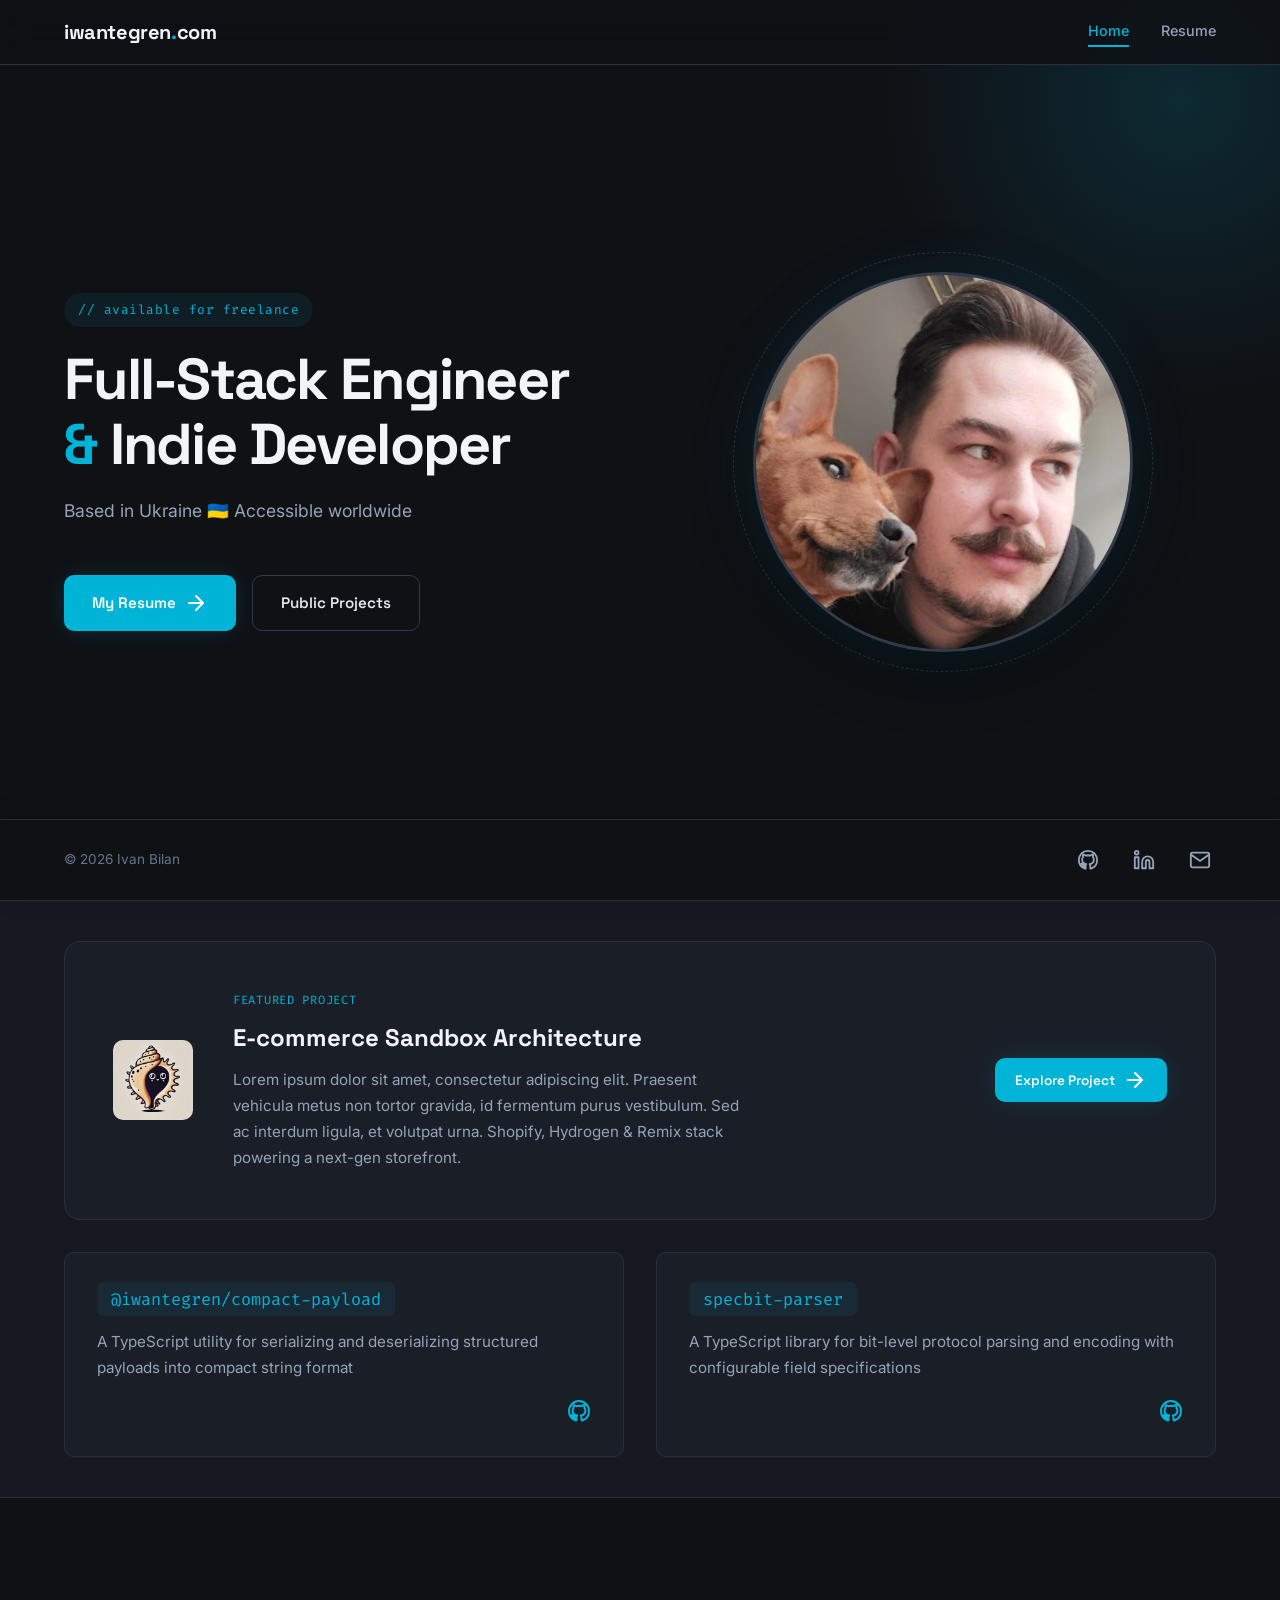
==== commit 2c52cc19: "handle npm cards" ====
--- a/src/index.html
+++ b/src/index.html
@@ -22,6 +22,8 @@
       </button>
     </div>
   </nav>
+
+  <main class="main-content">
 
   <!-- ========== HERO ========== -->
   <section class="hero">
@@ -69,30 +71,27 @@
         </a>
       </div>
       <!-- NPM Packages Spotlight Grid -->
-      <!-- TODO npm 1 -->
       <div class="npm-spotlight-grid" style="display: grid; grid-template-columns: 1fr 1fr; gap: 32px; margin-top: 32px;">
         <div class="npm-card" style="background: var(--bg-card); border: 1px solid var(--border); border-radius: var(--radius); padding: 32px; display: flex; flex-direction: column; gap: 16px; align-items: flex-start;">
-          <span style="font-family: var(--font-mono); font-size: 1.05rem; background: var(--accent-soft); color: var(--accent); padding: 6px 14px; border-radius: 6px;">@iwantegren/fastify-auth</span>
-          <p style="color: var(--text-secondary); font-size: .95rem;">Lorem ipsum dolor sit amet, consectetur adipiscing elit. Provides robust authentication middleware for Fastify apps.</p>
-          <div style="display: flex; gap: 12px;">
-            <a href="https://www.npmjs.com/package/@iwantegren/fastify-auth" target="_blank" rel="noopener" aria-label="npm" style="color: var(--accent);">
-              <svg viewBox="0 0 32 32" fill="none" xmlns="http://www.w3.org/2000/svg" style="vertical-align:middle;"><text x="2" y="24" font-family="'Space Grotesk', 'Inter', Arial, sans-serif" font-size="20" font-weight="bold" fill="currentColor">npm</text></svg>
-            </a>
-            <a href="https://github.com/iwantegren/fastify-auth" target="_blank" rel="noopener" aria-label="GitHub" style="color: var(--accent);">
-              <svg viewBox="0 0 24 24" fill="none" stroke="currentColor" stroke-width="2" stroke-linecap="round" stroke-linejoin="round" style="vertical-align:middle;"><path d="M12 2C6.48 2 2 6.48 2 12c0 4.42 2.87 8.17 6.84 9.5.5.09.66-.22.66-.48 0-.24-.01-.87-.01-1.7-2.78.6-3.37-1.34-3.37-1.34-.45-1.14-1.1-1.44-1.1-1.44-.9-.62.07-.6.07-.6 1 .07 1.53 1.03 1.53 1.03.89 1.52 2.34 1.08 2.91.83.09-.65.35-1.08.63-1.33-2.22-.25-4.56-1.11-4.56-4.95 0-1.09.39-1.98 1.03-2.68-.1-.25-.45-1.27.1-2.65 0 0 .84-.27 2.75 1.02A9.56 9.56 0 0 1 12 6.8c.85.004 1.71.12 2.51.35 1.91-1.29 2.75-1.02 2.75-1.02.55 1.38.2 2.4.1 2.65.64.7 1.03 1.59 1.03 2.68 0 3.85-2.34 4.7-4.57 4.95.36.31.68.92.68 1.85 0 1.33-.01 2.4-.01 2.73 0 .27.17.58.67.48A10.01 10.01 0 0 0 22 12c0-5.52-4.48-10-10-10z"/></svg>
+          <a href="https://www.npmjs.com/package/@iwantegren/compact-payload" target="_blank" rel="noopener" style="text-decoration: none;">
+            <span style="font-family: var(--font-mono); font-size: 1.05rem; background: var(--accent-soft); color: var(--accent); padding: 6px 14px; border-radius: 6px; cursor: pointer; transition: opacity 0.2s;" onmouseover="this.style.opacity='0.8'" onmouseout="this.style.opacity='1'">@iwantegren/compact-payload</span>
+          </a>
+          <p style="color: var(--text-secondary); font-size: .95rem;">A TypeScript utility for serializing and deserializing structured payloads into compact string format</p>
+          <div style="display: flex; gap: 12px; margin-left: auto;">
+            <a href="https://github.com/iwantegren/compact-payload" target="_blank" rel="noopener" aria-label="GitHub">
+              <svg width="24" height="24" viewBox="0 0 24 24" fill="none" stroke="var(--accent)" stroke-width="2" stroke-linecap="round" stroke-linejoin="round" style="vertical-align:middle;"><path d="M12 2C6.48 2 2 6.48 2 12c0 4.42 2.87 8.17 6.84 9.5.5.09.66-.22.66-.48 0-.24-.01-.87-.01-1.7-2.78.6-3.37-1.34-3.37-1.34-.45-1.14-1.1-1.44-1.1-1.44-.9-.62.07-.6.07-.6 1 .07 1.53 1.03 1.53 1.03.89 1.52 2.34 1.08 2.91.83.09-.65.35-1.08.63-1.33-2.22-.25-4.56-1.11-4.56-4.95 0-1.09.39-1.98 1.03-2.68-.1-.25-.45-1.27.1-2.65 0 0 .84-.27 2.75 1.02A9.56 9.56 0 0 1 12 6.8c.85.004 1.71.12 2.51.35 1.91-1.29 2.75-1.02 2.75-1.02.55 1.38.2 2.4.1 2.65.64.7 1.03 1.59 1.03 2.68 0 3.85-2.34 4.7-4.57 4.95.36.31.68.92.68 1.85 0 1.33-.01 2.4-.01 2.73 0 .27.17.58.67.48A10.01 10.01 0 0 0 22 12c0-5.52-4.48-10-10-10z"/></svg>
             </a>
           </div>
         </div>
-        <!-- TODO npm 2 -->
+        
         <div class="npm-card" style="background: var(--bg-card); border: 1px solid var(--border); border-radius: var(--radius); padding: 32px; display: flex; flex-direction: column; gap: 16px; align-items: flex-start;">
-          <span style="font-family: var(--font-mono); font-size: 1.05rem; background: var(--accent-soft); color: var(--accent); padding: 6px 14px; border-radius: 6px;">@iwantegren/cli-utils</span>
-          <p style="color: var(--text-secondary); font-size: .95rem;">Lorem ipsum dolor sit amet, consectetur adipiscing elit. Utility toolkit for building robust CLI tools in Node.js.</p>
-          <div style="display: flex; gap: 12px;">
-            <a href="https://www.npmjs.com/package/@iwantegren/cli-utils" target="_blank" rel="noopener" aria-label="npm" style="color: var(--accent);">
-              <svg viewBox="0 0 32 32" fill="none" xmlns="http://www.w3.org/2000/svg" style="vertical-align:middle;"><text x="2" y="24" font-family="'Space Grotesk', 'Inter', Arial, sans-serif" font-size="20" font-weight="bold" fill="currentColor">npm</text></svg>
-            </a>
-            <a href="https://github.com/iwantegren/cli-utils" target="_blank" rel="noopener" aria-label="GitHub" style="color: var(--accent);">
-              <svg viewBox="0 0 24 24" fill="none" stroke="currentColor" stroke-width="2" stroke-linecap="round" stroke-linejoin="round" style="vertical-align:middle;"><path d="M12 2C6.48 2 2 6.48 2 12c0 4.42 2.87 8.17 6.84 9.5.5.09.66-.22.66-.48 0-.24-.01-.87-.01-1.7-2.78.6-3.37-1.34-3.37-1.34-.45-1.14-1.1-1.44-1.1-1.44-.9-.62.07-.6.07-.6 1 .07 1.53 1.03 1.53 1.03.89 1.52 2.34 1.08 2.91.83.09-.65.35-1.08.63-1.33-2.22-.25-4.56-1.11-4.56-4.95 0-1.09.39-1.98 1.03-2.68-.1-.25-.45-1.27.1-2.65 0 0 .84-.27 2.75 1.02A9.56 9.56 0 0 1 12 6.8c.85.004 1.71.12 2.51.35 1.91-1.29 2.75-1.02 2.75-1.02.55 1.38.2 2.4.1 2.65.64.7 1.03 1.59 1.03 2.68 0 3.85-2.34 4.7-4.57 4.95.36.31.68.92.68 1.85 0 1.33-.01 2.4-.01 2.73 0 .27.17.58.67.48A10.01 10.01 0 0 0 22 12c0-5.52-4.48-10-10-10z"/></svg>
+          <a href="https://www.npmjs.com/package/specbit-parser" target="_blank" rel="noopener" style="text-decoration: none;">
+            <span style="font-family: var(--font-mono); font-size: 1.05rem; background: var(--accent-soft); color: var(--accent); padding: 6px 14px; border-radius: 6px; cursor: pointer; transition: opacity 0.2s;" onmouseover="this.style.opacity='0.8'" onmouseout="this.style.opacity='1'">specbit-parser</span>
+          </a>
+          <p style="color: var(--text-secondary); font-size: .95rem;">A TypeScript library for bit-level protocol parsing and encoding with configurable field specifications</p>
+          <div style="display: flex; gap: 12px; margin-left: auto;">
+            <a href="https://github.com/iwantegren/specbit-parser" target="_blank" rel="noopener" aria-label="GitHub">
+              <svg width="24" height="24" viewBox="0 0 24 24" fill="none" stroke="var(--accent)" stroke-width="2" stroke-linecap="round" stroke-linejoin="round" style="vertical-align:middle;"><path d="M12 2C6.48 2 2 6.48 2 12c0 4.42 2.87 8.17 6.84 9.5.5.09.66-.22.66-.48 0-.24-.01-.87-.01-1.7-2.78.6-3.37-1.34-3.37-1.34-.45-1.14-1.1-1.44-1.1-1.44-.9-.62.07-.6.07-.6 1 .07 1.53 1.03 1.53 1.03.89 1.52 2.34 1.08 2.91.83.09-.65.35-1.08.63-1.33-2.22-.25-4.56-1.11-4.56-4.95 0-1.09.39-1.98 1.03-2.68-.1-.25-.45-1.27.1-2.65 0 0 .84-.27 2.75 1.02A9.56 9.56 0 0 1 12 6.8c.85.004 1.71.12 2.51.35 1.91-1.29 2.75-1.02 2.75-1.02.55 1.38.2 2.4.1 2.65.64.7 1.03 1.59 1.03 2.68 0 3.85-2.34 4.7-4.57 4.95.36.31.68.92.68 1.85 0 1.33-.01 2.4-.01 2.73 0 .27.17.58.67.48A10.01 10.01 0 0 0 22 12c0-5.52-4.48-10-10-10z"/></svg>
             </a>
           </div>
         </div>
@@ -102,7 +101,7 @@
 
   <!-- ========== ABOUT ME ========== -->
   <!-- TODO philosophy & 4 core principles -->
-  <section class="about" id="about">
+  <!-- <section class="about" id="about">
     <div class="container">
       <div class="about__text">
         <p class="section-label">About Me</p>
@@ -140,7 +139,7 @@
         </div>
       </div>
     </div>
-  </section>
+  </section> -->
 
   <!-- ========== ARTICLES ========== -->
   <!-- <section class="articles" id="articles">
@@ -200,6 +199,8 @@
     </div>
   </section> -->
 
+  </main>
+
   <!-- ========== FOOTER ========== -->
   <footer class="footer">
     <div class="container">
--- a/src/styles.css
+++ b/src/styles.css
@@ -69,7 +69,12 @@
 
 /* ---------- Section Spacing ---------- */
 section {
-  padding-block: 100px;
+  padding-block: 40px;
+}
+
+/* ---------- Main Content Wrapper ---------- */
+.main-content {
+  padding-bottom: 110px;
 }
 
 /* ============================================
@@ -523,15 +528,16 @@
 }
 .tech-stack__grid {
   display: grid;
-  grid-template-columns: repeat(auto-fit, minmax(260px, 1fr));
+  grid-template-columns: 2fr 1fr 1fr 1fr;
   gap: 24px;
   margin-top: 32px;
+  align-items: stretch;
 }
 .tech-category {
   background: var(--bg-card);
   border: 1px solid var(--border);
   border-radius: var(--radius);
-  padding: 28px;
+  padding: 1.5rem;
 }
 .tech-category__title {
   font-family: var(--font-heading);
@@ -540,7 +546,7 @@
   color: var(--text-heading);
   margin-bottom: 16px;
 }
-.tech-tags { display: flex; flex-wrap: wrap; gap: 8px; }
+.tech-tags { display: flex; flex-wrap: wrap; gap: 0.75rem; }
 .tech-tag {
   font-family: var(--font-mono);
   font-size: .78rem;
@@ -567,14 +573,21 @@
 }
 
 .tech-category--learning {
-  grid-column: 1 / -1;
+  display: inline-block;
+  max-width: max-content;
+  margin-top: 2rem;
+  background: transparent !important;
+  border: 2px dashed var(--border);
+  opacity: 0.7;
+  padding: 1.5rem;
+  border-radius: var(--radius);
 }
 
 .tech-tags--learning {
-  width: 100%;
+  display: flex;
   justify-content: flex-start;
   align-items: center;
-  gap: 12px;
+  gap: 0.75rem;
   flex-wrap: wrap;
 }
 
@@ -584,7 +597,7 @@
 
 /* Experience timeline */
 .timeline {
-  padding-bottom: 80px;
+  padding-bottom: 40px;
 }
 .timeline__items {
   position: relative;
@@ -746,6 +759,27 @@
 /* ============================================
    RESPONSIVE
    ============================================ */
+
+/* Tablet: Backend spans full width, 2-column layout */
+@media (max-width: 1024px) {
+  .tech-stack__grid {
+    grid-template-columns: 1fr 1fr;
+  }
+  .tech-category:first-child {
+    grid-column: 1 / -1;
+  }
+}
+
+/* Mobile: Single column */
+@media (max-width: 768px) {
+  .tech-stack__grid {
+    grid-template-columns: 1fr;
+  }
+  .tech-category:first-child {
+    grid-column: auto;
+  }
+}
+
 @media (max-width: 968px) {
   .hero .container { grid-template-columns: 1fr; text-align: center; }
   .hero__sub { margin-inline: auto; }
@@ -759,7 +793,15 @@
   .case-study__body { grid-template-columns: 1fr; }
   .case-study__header { flex-direction: column; align-items: flex-start; }
 }
+@media (max-width: 1024px) {
+  .main-content {
+    padding-bottom: 120px;
+  }
+}
 @media (max-width: 640px) {
+  .main-content {
+    padding-bottom: 80px;
+  }
   section { padding-block: 60px; }
   .container { padding-inline: 16px; }
   .nav__links { display: none; }
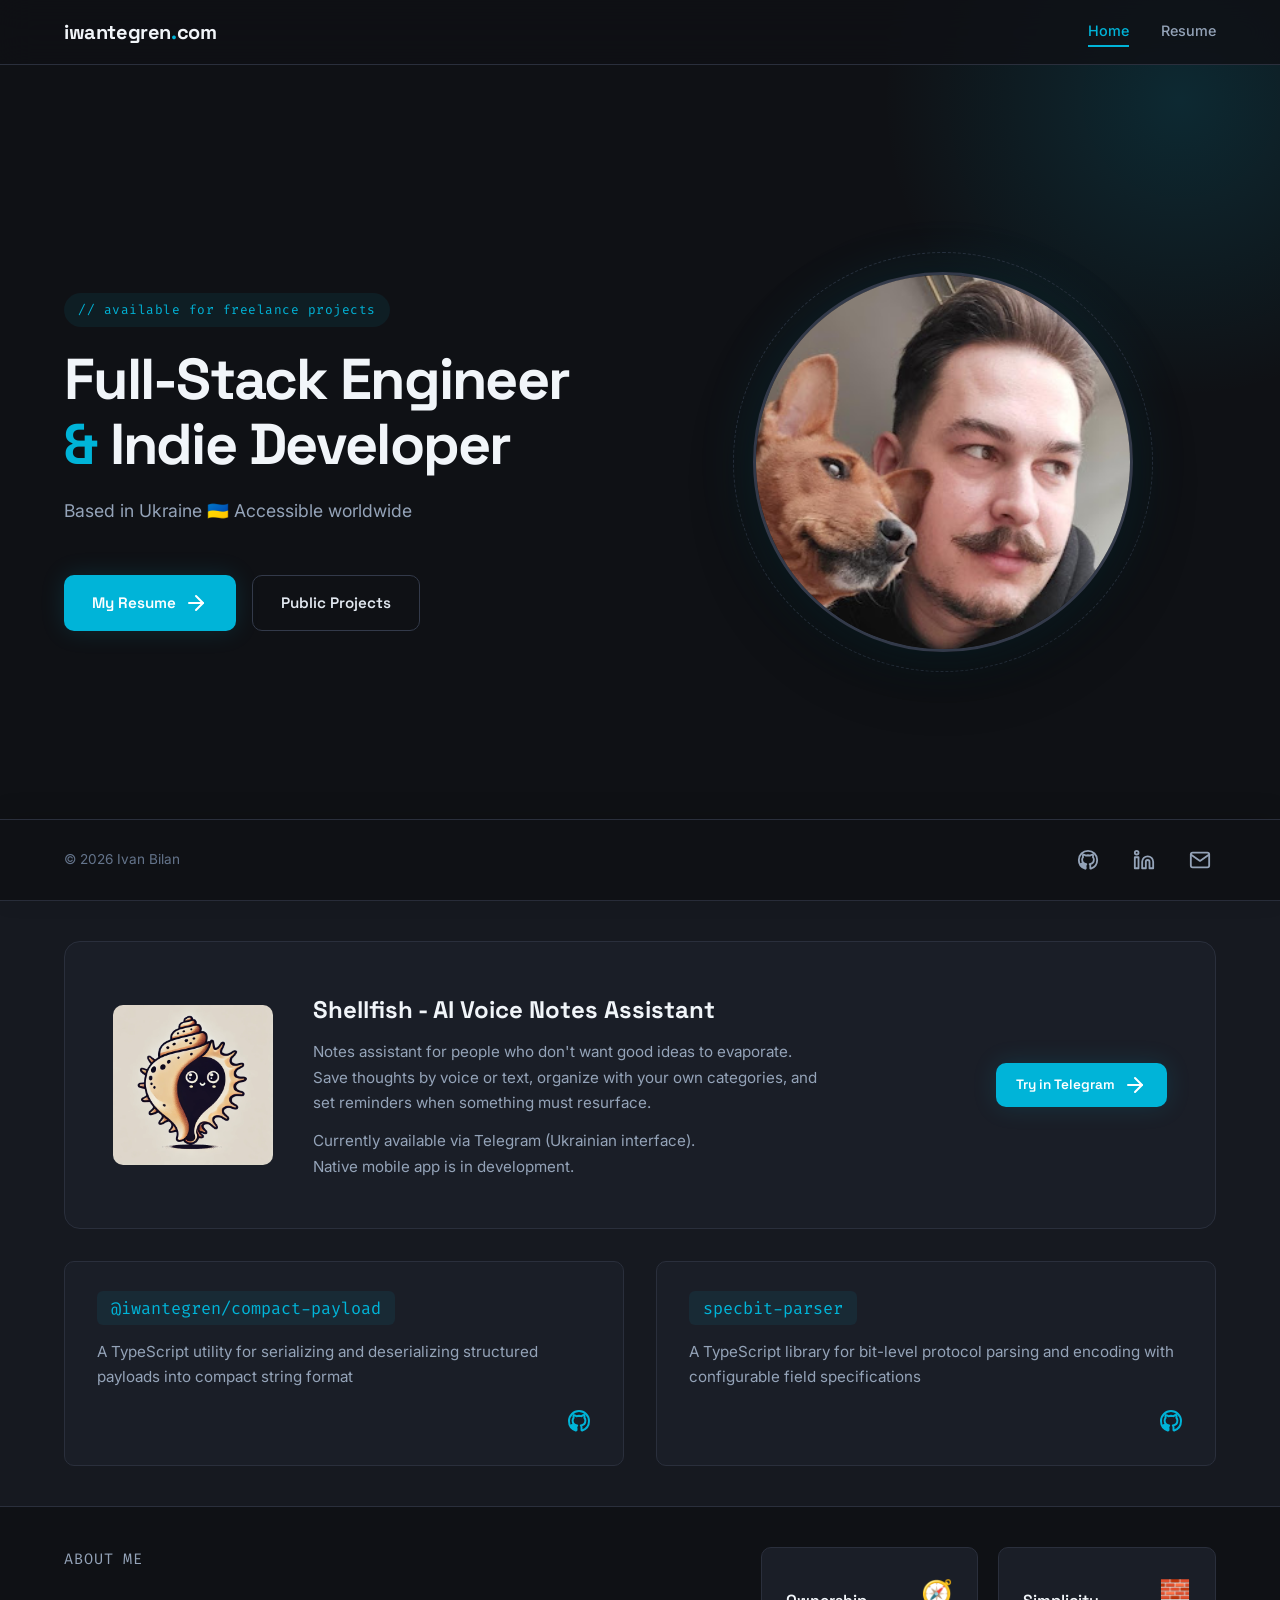
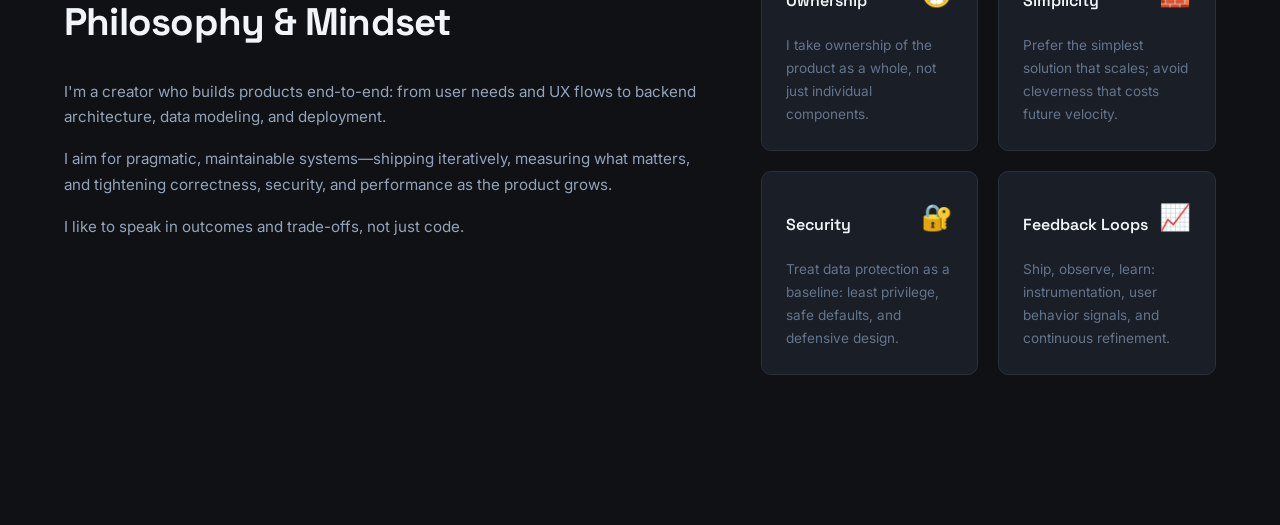
==== commit a947df95: "replace mock with data" ====
--- a/src/index.html
+++ b/src/index.html
@@ -29,7 +29,7 @@
   <section class="hero">
     <div class="container">
       <div class="hero__text">
-        <span class="hero__badge">// available for freelance</span>
+        <span class="hero__badge">// available for freelance projects</span>
         <h1 class="hero__title">
           Full-Stack Engineer<br />
           <span>&</span> Indie Developer
@@ -56,17 +56,24 @@
     <div class="container">
       <!-- Shellfish Card -->
       <!-- TODO fill shellfish info -->
-      <div class="spotlight__card">
+      <div class="spotlight__card" style="position: relative;">
         <img src="assets/shellfish-logo.webp" alt="Project logo" class="spotlight__logo" />
         <div class="spotlight__info">
-          <p class="spotlight__label">Featured Project</p>
-          <h2 class="spotlight__title">E-commerce Sandbox Architecture</h2>
+          <!-- <p class="spotlight__label">Featured Project</p> -->
+          <h2 class="spotlight__title">Shellfish - AI Voice Notes Assistant</h2>
           <p class="spotlight__desc">
-            Lorem ipsum dolor sit amet, consectetur adipiscing elit. Praesent vehicula metus non tortor gravida, id fermentum purus vestibulum. Sed ac interdum ligula, et volutpat urna. Shopify, Hydrogen & Remix stack powering a next-gen storefront.
+            Notes assistant for people who don't want good ideas to evaporate.
           </p>
-        </div>
-        <a href="#" class="btn btn--primary btn--sm">
-          Explore Project
+          <p class="spotlight__desc">
+            Save thoughts by voice or text, organize with your own categories, and set reminders when something must resurface.
+          </p>
+          <p class="spotlight__desc" style="margin-top: 12px;">
+            Currently available via Telegram (Ukrainian interface).
+            <br />Native mobile app is in development.
+          </p>
+        </div>
+        <a href="https://t.me/shellfish_ai_bot" target="_blank" rel="noopener noreferrer" class="btn btn--primary btn--sm">
+          Try in Telegram
           <svg width="24" height="24" viewBox="0 0 24 24" fill="none" stroke="currentColor" stroke-width="2" stroke-linecap="round" stroke-linejoin="round" style="vertical-align:middle;"><path d="M5 12h14"/><path d="M12 5l7 7-7 7"/></svg>
         </a>
       </div>
@@ -101,45 +108,41 @@
 
   <!-- ========== ABOUT ME ========== -->
   <!-- TODO philosophy & 4 core principles -->
-  <!-- <section class="about" id="about">
+  <section class="about" id="about">
     <div class="container">
       <div class="about__text">
         <p class="section-label">About Me</p>
         <h2 class="section-title">Philosophy & Mindset</h2>
         <p>
-          Lorem ipsum dolor sit amet, consectetur adipiscing elit. Vivamus lacinia odio vitae vestibulum vestibulum. Cras venenatis euismod malesuada. Nullam ac erat ante. Nulla facilisi. Praesent scelerisque neque ac commodo elementum.
+          I'm a creator who builds products end-to-end: from user needs and UX flows to backend architecture, data modeling, and deployment.
         </p>
         <p>
-          Sed ut perspiciatis unde omnis iste natus error sit voluptatem accusantium doloremque laudantium, totam rem aperiam, eaque ipsa quae ab illo inventore veritatis et quasi architecto beatae vitae dicta sunt explicabo. Functional training, HIIT protocols, and physical discipline underpin the same focus brought to engineering — clean architecture, relentless iteration, zero shortcuts.
+          I aim for pragmatic, maintainable systems—shipping iteratively, measuring what matters, and tightening correctness, security, and performance as the product grows.
         </p>
         <p>
-          Nemo enim ipsam voluptatem quia voluptas sit aspernatur aut odit aut fugit, sed quia consequuntur magni dolores eos qui ratione voluptatem sequi nesciunt. Building endurance in the gym mirrors building resilient, scalable systems in production.
+          I like to speak in outcomes and trade-offs, not just code.
         </p>
       </div>
       <div class="about__highlights">
         <div class="highlight-card">
-          <div class="highlight-card__icon">⚡</div>
-          <h3 class="highlight-card__title">Performance-First</h3>
-          <p class="highlight-card__desc">Lorem ipsum dolor sit amet, consectetur adipiscing elit. Nullam scelerisque.</p>
-        </div>
-        <div class="highlight-card">
-          <div class="highlight-card__icon">🏗️</div>
-          <h3 class="highlight-card__title">Scalable Systems</h3>
-          <p class="highlight-card__desc">Lorem ipsum dolor sit amet, consectetur adipiscing elit. Morbi in lacus.</p>
-        </div>
-        <div class="highlight-card">
-          <div class="highlight-card__icon">🎯</div>
-          <h3 class="highlight-card__title">Product Thinking</h3>
-          <p class="highlight-card__desc">Lorem ipsum dolor sit amet, consectetur adipiscing elit. Etiam egestas.</p>
-        </div>
-        <div class="highlight-card">
-          <div class="highlight-card__icon">🏋️</div>
-          <h3 class="highlight-card__title">Discipline & Grit</h3>
-          <p class="highlight-card__desc">Lorem ipsum dolor sit amet, consectetur adipiscing elit. Proin volutpat.</p>
-        </div>
-      </div>
-    </div>
-  </section> -->
+          <h3 class="highlight-card__title" style="display: flex; justify-content: space-between; align-items: center;">Ownership <span class="highlight-card__icon">🧭</span></h3>
+          <p class="highlight-card__desc">I take ownership of the product as a whole, not just individual components.</p>
+        </div>
+        <div class="highlight-card">
+          <h3 class="highlight-card__title" style="display: flex; justify-content: space-between; align-items: center;">Simplicity <span class="highlight-card__icon">🧱</span></h3>
+          <p class="highlight-card__desc">Prefer the simplest solution that scales; avoid cleverness that costs future velocity.</p>
+        </div>
+        <div class="highlight-card">
+          <h3 class="highlight-card__title" style="display: flex; justify-content: space-between; align-items: center;">Security <span class="highlight-card__icon">🔐</span></h3>
+          <p class="highlight-card__desc">Treat data protection as a baseline: least privilege, safe defaults, and defensive design.</p>
+        </div>
+        <div class="highlight-card">
+          <h3 class="highlight-card__title" style="display: flex; justify-content: space-between; align-items: center;">Feedback Loops <span class="highlight-card__icon">📈</span></h3>
+          <p class="highlight-card__desc">Ship, observe, learn: instrumentation, user behavior signals, and continuous refinement.</p>
+        </div>
+      </div>
+    </div>
+  </section>
 
   <!-- ========== ARTICLES ========== -->
   <!-- <section class="articles" id="articles">
@@ -206,13 +209,13 @@
     <div class="container">
       <p class="footer__copy">&copy; 2026 Ivan Bilan<!-- iwantegren.com --></p>
       <div class="footer__links">
-        <a href="https://github.com" class="footer__icon-link" target="_blank" rel="noopener" aria-label="GitHub">
+        <a href="https://github.com/iwantegren" class="footer__icon-link" target="_blank" rel="noopener" aria-label="GitHub">
           <svg viewBox="0 0 24 24" fill="none" stroke="currentColor" stroke-width="2" stroke-linecap="round" stroke-linejoin="round"><path d="M12 2C6.48 2 2 6.48 2 12c0 4.42 2.87 8.17 6.84 9.5.5.09.66-.22.66-.48 0-.24-.01-.87-.01-1.7-2.78.6-3.37-1.34-3.37-1.34-.45-1.14-1.1-1.44-1.1-1.44-.9-.62.07-.6.07-.6 1 .07 1.53 1.03 1.53 1.03.89 1.52 2.34 1.08 2.91.83.09-.65.35-1.08.63-1.33-2.22-.25-4.56-1.11-4.56-4.95 0-1.09.39-1.98 1.03-2.68-.1-.25-.45-1.27.1-2.65 0 0 .84-.27 2.75 1.02A9.56 9.56 0 0 1 12 6.8c.85.004 1.71.12 2.51.35 1.91-1.29 2.75-1.02 2.75-1.02.55 1.38.2 2.4.1 2.65.64.7 1.03 1.59 1.03 2.68 0 3.85-2.34 4.7-4.57 4.95.36.31.68.92.68 1.85 0 1.33-.01 2.4-.01 2.73 0 .27.17.58.67.48A10.01 10.01 0 0 0 22 12c0-5.52-4.48-10-10-10z"/></svg>
         </a>
-        <a href="https://linkedin.com" class="footer__icon-link" target="_blank" rel="noopener" aria-label="LinkedIn">
+        <a href="https://www.linkedin.com/in/ivanbilan/" class="footer__icon-link" target="_blank" rel="noopener" aria-label="LinkedIn">
           <svg viewBox="0 0 24 24" fill="none" stroke="currentColor" stroke-width="2" stroke-linecap="round" stroke-linejoin="round"><path d="M16 8a6 6 0 0 1 6 6v7h-4v-7a2 2 0 0 0-4 0v7h-4v-7a6 6 0 0 1 6-6z"/><rect x="2" y="9" width="4" height="12"/><circle cx="4" cy="4" r="2"/></svg>
         </a>
-        <a href="mailto:hello@iwantegren.com" class="footer__icon-link" aria-label="Email">
+        <a href="mailto:iwantegren@gmail.com" class="footer__icon-link" aria-label="Email">
           <svg viewBox="0 0 24 24" fill="none" stroke="currentColor" stroke-width="2" stroke-linecap="round" stroke-linejoin="round"><rect x="2" y="4" width="20" height="16" rx="2"/><polyline points="22,6 12,13 2,6"/></svg>
         </a>
       </div>
--- a/src/styles.css
+++ b/src/styles.css
@@ -277,8 +277,8 @@
 }
 .spotlight__card:hover { border-color: var(--accent); }
 .spotlight__logo {
-  width: 80px;
-  height: 80px;
+  width: 160px;
+  height: 160px;
   border-radius: var(--radius);
   object-fit: contain;
 }
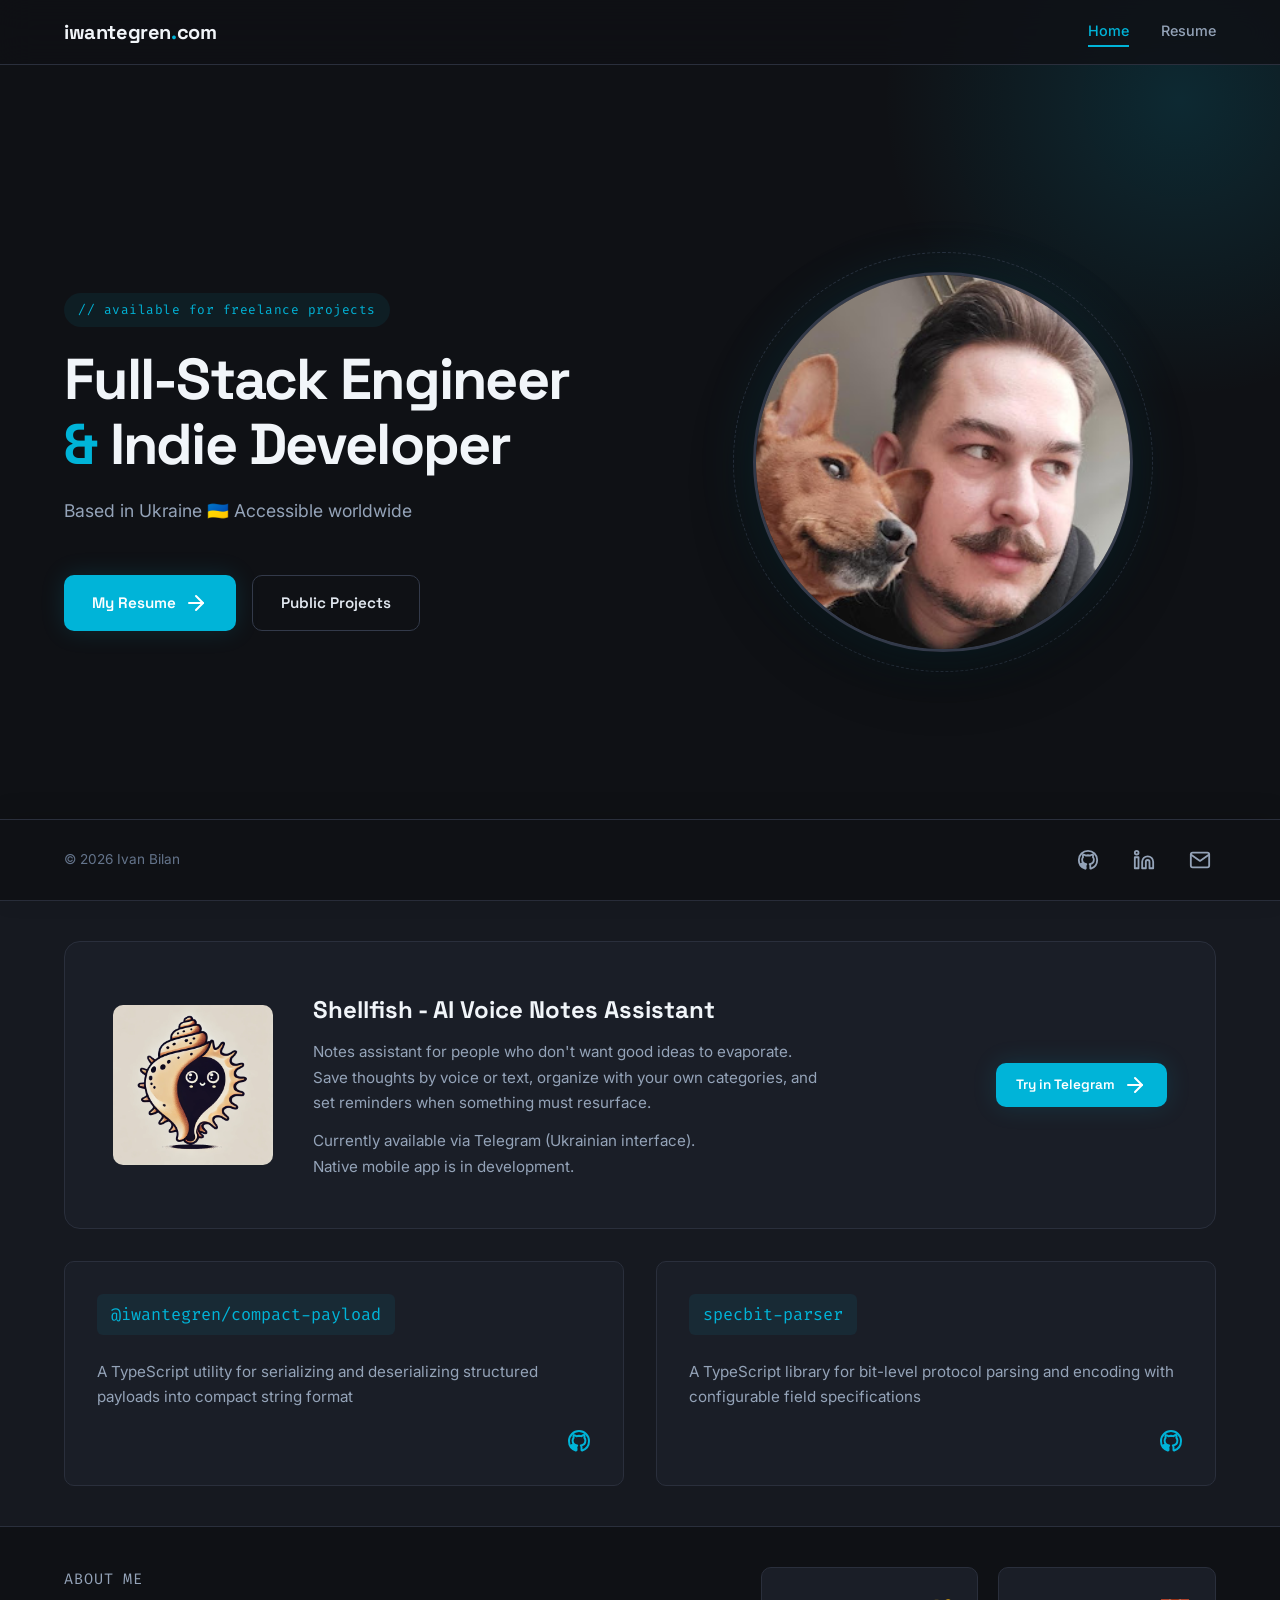
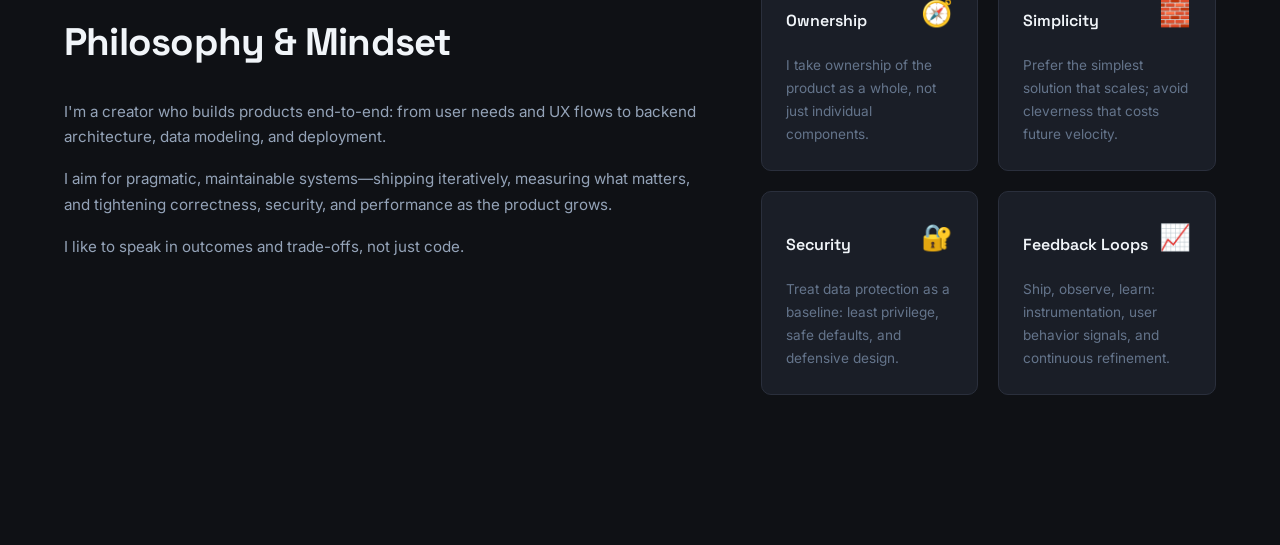
==== commit cf35ae7c: "update title with icon" ====
--- a/src/index.html
+++ b/src/index.html
@@ -3,7 +3,8 @@
 <head>
   <meta charset="UTF-8" />
   <meta name="viewport" content="width=device-width, initial-scale=1.0" />
-  <title>Full-Stack Engineer & Indie Developer</title>
+  <title>Ivan Bilan — Portfolio</title>
+  <link rel="icon" href="assets/svg/logo.svg" type="image/svg+xml" />
   <link rel="stylesheet" href="styles.css" />
 </head>
 <body>
@@ -81,7 +82,7 @@
       <div class="npm-spotlight-grid" style="display: grid; grid-template-columns: 1fr 1fr; gap: 32px; margin-top: 32px;">
         <div class="npm-card" style="background: var(--bg-card); border: 1px solid var(--border); border-radius: var(--radius); padding: 32px; display: flex; flex-direction: column; gap: 16px; align-items: flex-start;">
           <a href="https://www.npmjs.com/package/@iwantegren/compact-payload" target="_blank" rel="noopener" style="text-decoration: none;">
-            <span style="font-family: var(--font-mono); font-size: 1.05rem; background: var(--accent-soft); color: var(--accent); padding: 6px 14px; border-radius: 6px; cursor: pointer; transition: opacity 0.2s;" onmouseover="this.style.opacity='0.8'" onmouseout="this.style.opacity='1'">@iwantegren/compact-payload</span>
+            <span style="font-family: var(--font-mono); font-size: 1.05rem; background: var(--accent-soft); color: var(--accent); padding: 6px 14px; margin-bottom: 8px; border-radius: 6px; cursor: pointer; transition: opacity 0.2s; display: inline-block;" onmouseover="this.style.opacity='0.8'" onmouseout="this.style.opacity='1'">@iwantegren/compact-payload</span>
           </a>
           <p style="color: var(--text-secondary); font-size: .95rem;">A TypeScript utility for serializing and deserializing structured payloads into compact string format</p>
           <div style="display: flex; gap: 12px; margin-left: auto;">
@@ -93,7 +94,7 @@
         
         <div class="npm-card" style="background: var(--bg-card); border: 1px solid var(--border); border-radius: var(--radius); padding: 32px; display: flex; flex-direction: column; gap: 16px; align-items: flex-start;">
           <a href="https://www.npmjs.com/package/specbit-parser" target="_blank" rel="noopener" style="text-decoration: none;">
-            <span style="font-family: var(--font-mono); font-size: 1.05rem; background: var(--accent-soft); color: var(--accent); padding: 6px 14px; border-radius: 6px; cursor: pointer; transition: opacity 0.2s;" onmouseover="this.style.opacity='0.8'" onmouseout="this.style.opacity='1'">specbit-parser</span>
+            <span style="font-family: var(--font-mono); font-size: 1.05rem; background: var(--accent-soft); color: var(--accent); padding: 6px 14px; margin-bottom: 8px; border-radius: 6px; cursor: pointer; transition: opacity 0.2s; display: inline-block;" onmouseover="this.style.opacity='0.8'" onmouseout="this.style.opacity='1'">specbit-parser</span>
           </a>
           <p style="color: var(--text-secondary); font-size: .95rem;">A TypeScript library for bit-level protocol parsing and encoding with configurable field specifications</p>
           <div style="display: flex; gap: 12px; margin-left: auto;">
--- a/src/styles.css
+++ b/src/styles.css
@@ -575,7 +575,6 @@
 .tech-category--learning {
   display: inline-block;
   max-width: max-content;
-  margin-top: 2rem;
   background: transparent !important;
   border: 2px dashed var(--border);
   opacity: 0.7;
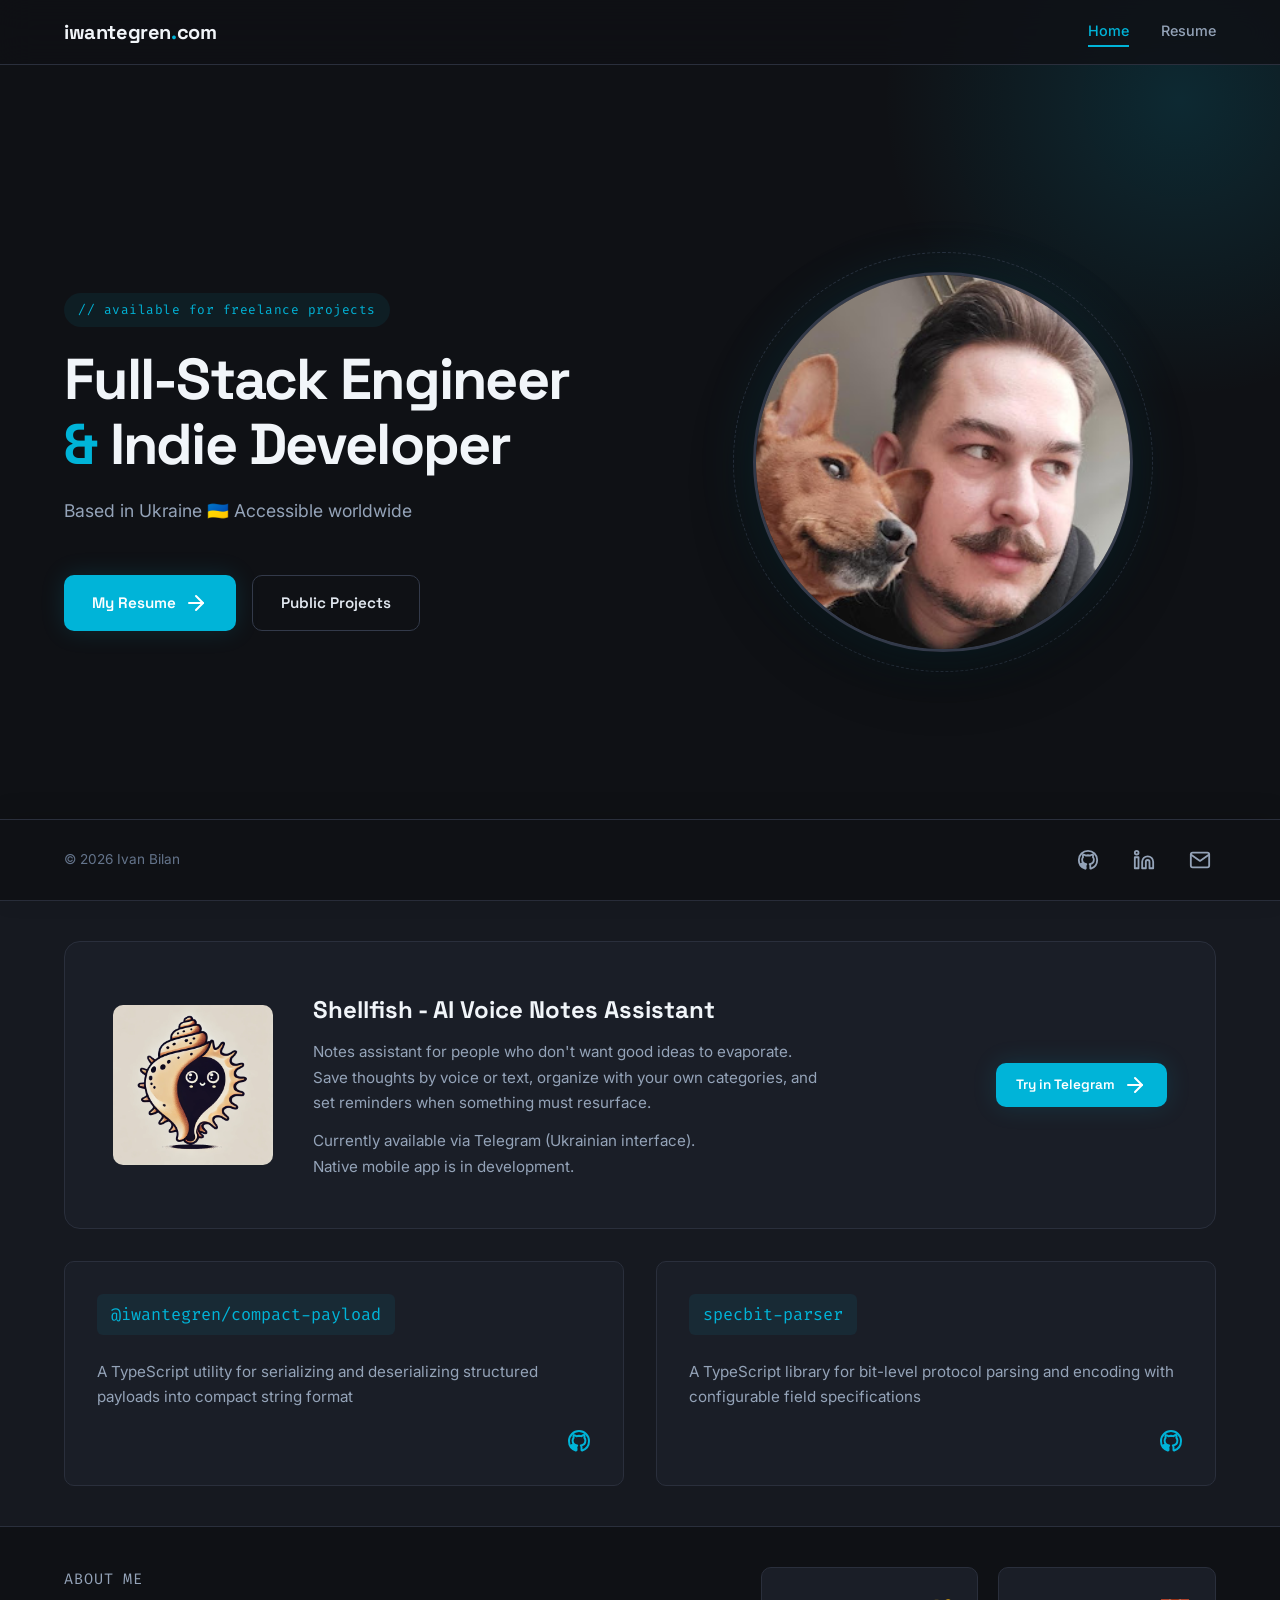
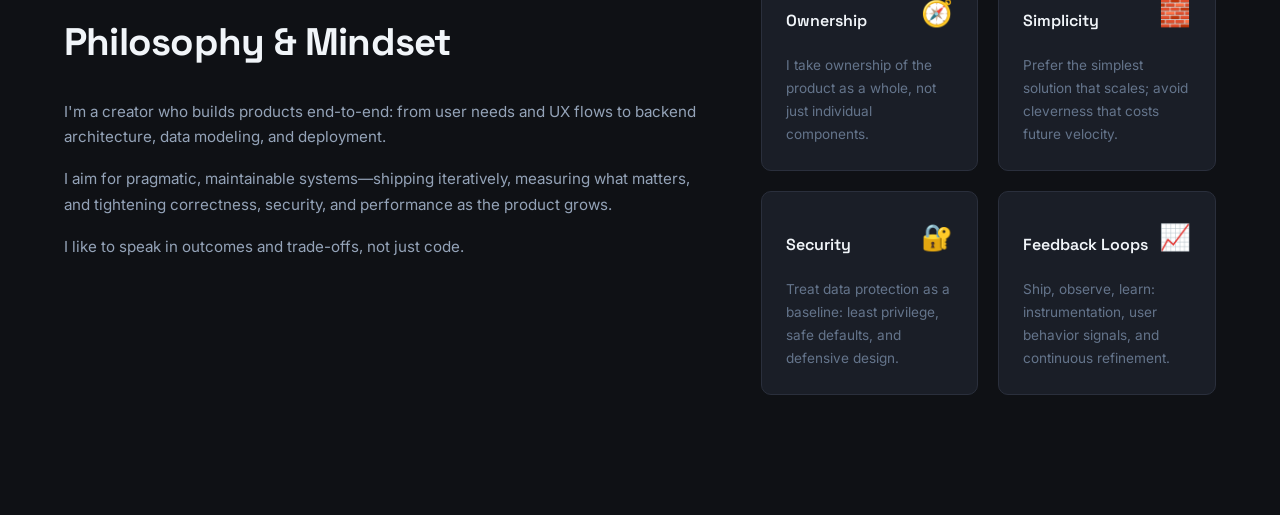
==== commit 441866e5: "small fixes" ====
--- a/src/index.html
+++ b/src/index.html
@@ -57,7 +57,7 @@
     <div class="container">
       <!-- Shellfish Card -->
       <!-- TODO fill shellfish info -->
-      <div class="spotlight__card" style="position: relative;">
+      <div class="spotlight__card" style="position: relative;" id="shellfish">
         <img src="assets/shellfish-logo.webp" alt="Project logo" class="spotlight__logo" />
         <div class="spotlight__info">
           <!-- <p class="spotlight__label">Featured Project</p> -->
@@ -80,7 +80,7 @@
       </div>
       <!-- NPM Packages Spotlight Grid -->
       <div class="npm-spotlight-grid" style="display: grid; grid-template-columns: 1fr 1fr; gap: 32px; margin-top: 32px;">
-        <div class="npm-card" style="background: var(--bg-card); border: 1px solid var(--border); border-radius: var(--radius); padding: 32px; display: flex; flex-direction: column; gap: 16px; align-items: flex-start;">
+        <div class="npm-card" style="background: var(--bg-card); border-radius: var(--radius); padding: 32px; display: flex; flex-direction: column; gap: 16px; align-items: flex-start;">
           <a href="https://www.npmjs.com/package/@iwantegren/compact-payload" target="_blank" rel="noopener" style="text-decoration: none;">
             <span style="font-family: var(--font-mono); font-size: 1.05rem; background: var(--accent-soft); color: var(--accent); padding: 6px 14px; margin-bottom: 8px; border-radius: 6px; cursor: pointer; transition: opacity 0.2s; display: inline-block;" onmouseover="this.style.opacity='0.8'" onmouseout="this.style.opacity='1'">@iwantegren/compact-payload</span>
           </a>
@@ -92,7 +92,7 @@
           </div>
         </div>
         
-        <div class="npm-card" style="background: var(--bg-card); border: 1px solid var(--border); border-radius: var(--radius); padding: 32px; display: flex; flex-direction: column; gap: 16px; align-items: flex-start;">
+        <div class="npm-card" style="background: var(--bg-card); border-radius: var(--radius); padding: 32px; display: flex; flex-direction: column; gap: 16px; align-items: flex-start;">
           <a href="https://www.npmjs.com/package/specbit-parser" target="_blank" rel="noopener" style="text-decoration: none;">
             <span style="font-family: var(--font-mono); font-size: 1.05rem; background: var(--accent-soft); color: var(--accent); padding: 6px 14px; margin-bottom: 8px; border-radius: 6px; cursor: pointer; transition: opacity 0.2s; display: inline-block;" onmouseover="this.style.opacity='0.8'" onmouseout="this.style.opacity='1'">specbit-parser</span>
           </a>
--- a/src/styles.css
+++ b/src/styles.css
@@ -74,7 +74,7 @@
 
 /* ---------- Main Content Wrapper ---------- */
 .main-content {
-  padding-bottom: 110px;
+  padding-bottom: 80px;
 }
 
 /* ============================================
@@ -274,8 +274,14 @@
   border-radius: var(--radius-lg);
   padding: 48px;
   transition: border-color var(--transition);
+  scroll-margin-top: 80px;
 }
 .spotlight__card:hover { border-color: var(--accent); }
+.npm-card {
+  border: 1px solid var(--border);
+  transition: border-color var(--transition);
+}
+.npm-card:hover { border-color: var(--accent); }
 .spotlight__logo {
   width: 160px;
   height: 160px;
@@ -519,6 +525,7 @@
   display: inline-flex;
   align-items: center;
   gap: 6px;
+  margin-right: auto;
 }
 .resume-header__back:hover { color: var(--accent); }
 
@@ -606,9 +613,9 @@
 .timeline__items::before {
   content: '';
   position: absolute;
-  left: 0; top: 0;
+  left: 0; top: 6px;
   width: 2px;
-  height: 100%;
+  height: calc(100% - 6px);
   background: var(--border);
 }
 .timeline__item {
@@ -619,7 +626,7 @@
 .timeline__item::before {
   content: '';
   position: absolute;
-  left: -37px; top: 6px;
+  left: -37px; top: 4px;
   width: 12px; height: 12px;
   border-radius: 50%;
   background: var(--accent);
@@ -767,6 +774,10 @@
   .tech-category:first-child {
     grid-column: 1 / -1;
   }
+  .tech-category--learning {
+    display: block;
+    max-width: 100%;
+  }
 }
 
 /* Mobile: Single column */
@@ -788,18 +799,30 @@
   .hero__visual::before { width: 300px; height: 300px; }
   .about .container { grid-template-columns: 1fr; }
   .spotlight__card { grid-template-columns: 1fr; text-align: center; justify-items: center; }
+  .spotlight__desc { text-align: left; }
   .articles__grid { grid-template-columns: 1fr; }
   .case-study__body { grid-template-columns: 1fr; }
   .case-study__header { flex-direction: column; align-items: flex-start; }
 }
-@media (max-width: 1024px) {
+
+@media (max-width: 550px) {
+  .npm-spotlight-grid {
+    grid-template-columns: 1fr !important;
+  }
+}
+
+@media (max-width: 480px) {
+  .resume-header .container > a:last-child {
+    flex: 1 1 100%;
+    margin-left: auto;
+    margin-right: auto;
+    margin-top: 2rem;
+  }
+}
+
+@media (max-width: 640px) {
   .main-content {
     padding-bottom: 120px;
-  }
-}
-@media (max-width: 640px) {
-  .main-content {
-    padding-bottom: 80px;
   }
   section { padding-block: 60px; }
   .container { padding-inline: 16px; }
@@ -816,11 +839,26 @@
     gap: 20px;
   }
   .nav__burger { display: flex; }
+  .hero__badge { text-align: left; margin-inline: 12px; }
+  .hero__sub { text-align: center; margin-inline: 0; }
   .hero__title { font-size: 2rem; }
   .about__highlights { grid-template-columns: 1fr; }
   .footer .container { flex-direction: column; gap: 16px; text-align: center; }
-  .spotlight__card { padding: 28px 20px; }
+  .spotlight__card { padding: 32px; }
   .case-study__body { padding: 24px 20px 28px; }
   .case-study__header { padding: 28px 20px 0; }
-  .resume-header .container { flex-direction: column; align-items: flex-start; }
-}
+}
+
+@media (max-width: 480px) {
+  .resume-header .container {
+    flex-direction: column;
+    align-items: flex-start;
+  }
+  .resume-header__back {
+    margin-right: 0;
+  }
+  .resume-header .container > a:last-child {
+    flex: auto;
+    text-align: left;
+  }
+}
